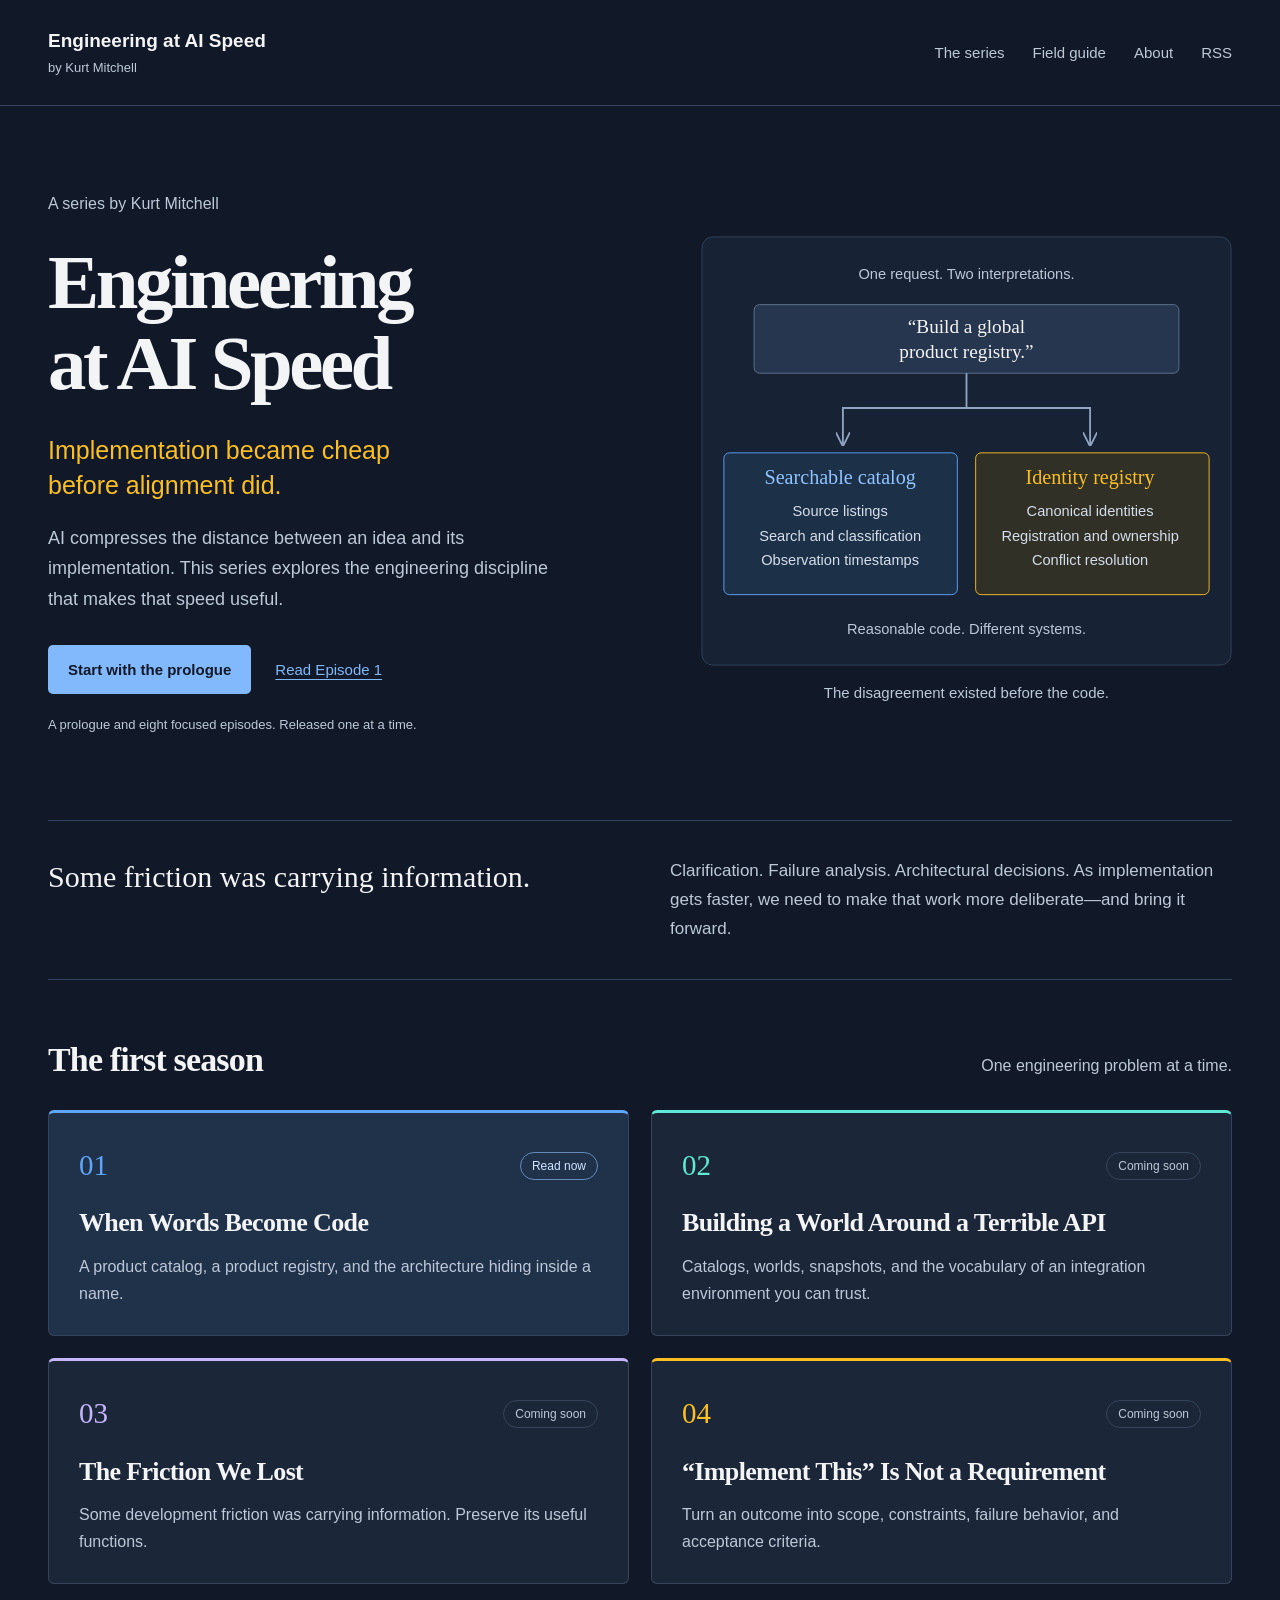
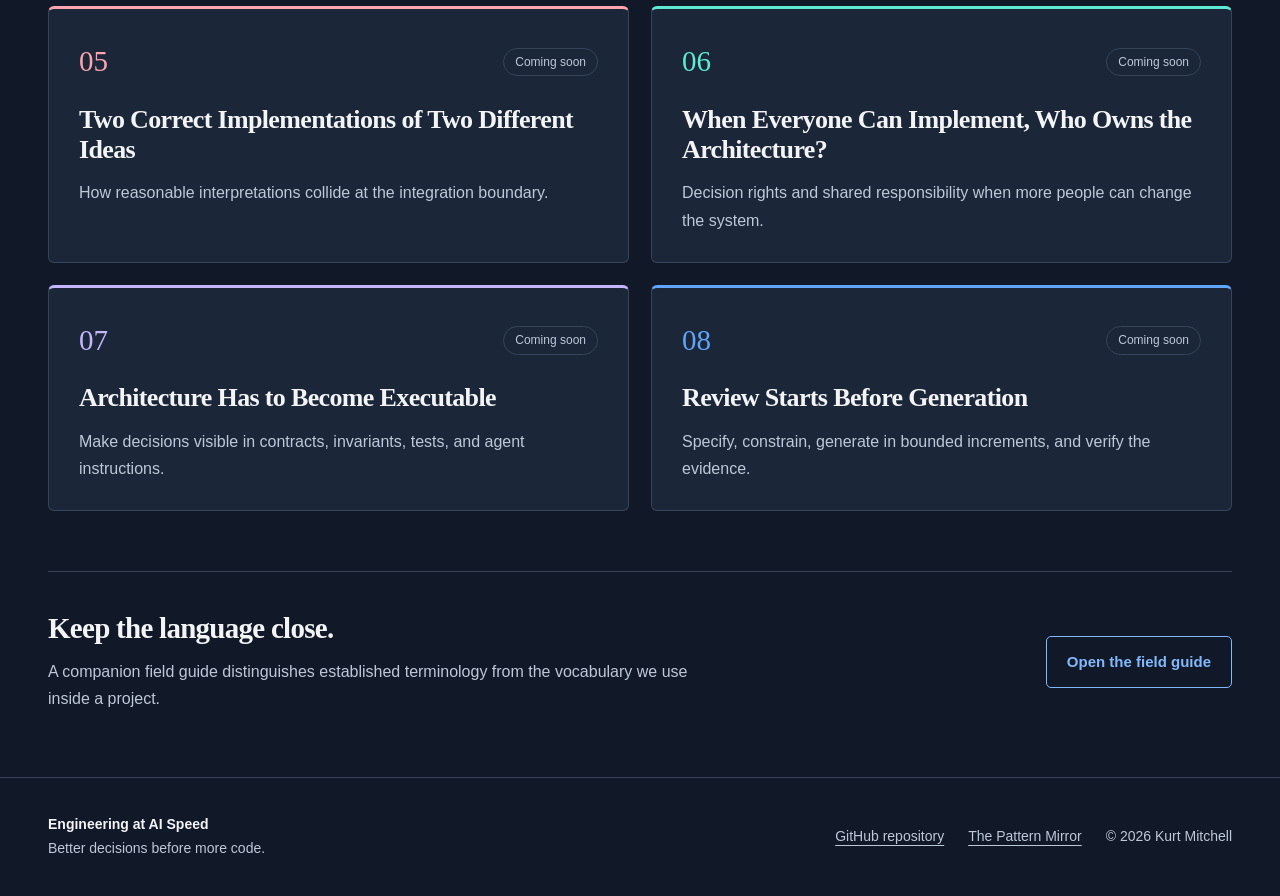
==== index.html @ 932371f6 "Launch Engineering at AI Speed with prologue and first episode" ====
<!DOCTYPE html>
<html lang="en"><head><meta charset="utf-8"><meta name="viewport" content="width=device-width, initial-scale=1">
<title>Engineering at AI Speed</title><meta name="description" content="Implementation became cheap before alignment did. A series about the engineering discipline that makes AI speed useful.">
<link rel="canonical" href="https://infinyte.github.io/Engineering-at-AI-Speed/index.html"><meta property="og:title" content="Engineering at AI Speed">
<meta property="og:description" content="Implementation became cheap before alignment did. A series about the engineering discipline that makes AI speed useful."><meta property="og:type" content="website">
<meta property="og:url" content="https://infinyte.github.io/Engineering-at-AI-Speed/index.html"><meta property="og:image" content="https://infinyte.github.io/Engineering-at-AI-Speed/assets/social-cover.png"><meta property="og:image:width" content="1200"><meta property="og:image:height" content="630">
<meta name="twitter:card" content="summary_large_image"><meta property="og:image:alt" content="Engineering at AI Speed. Implementation became cheap before alignment did.">
<meta name="theme-color" content="#111827"><link rel="icon" href="assets/favicon.svg" type="image/svg+xml">
<link rel="alternate" type="application/rss+xml" title="Engineering at AI Speed" href="feed.xml"><link rel="stylesheet" href="assets/style.css">
</head><body style="--episode-accent:#60a5fa"><a class="skip" href="#main">Skip to content</a>
<header class="site-header"><a class="brand" href="index.html">Engineering at AI Speed<span>by Kurt Mitchell</span></a>
<nav aria-label="Main navigation"><a href="index.html#episodes">The series</a><a href="reference.html">Field guide</a><a href="about.html">About</a><a href="feed.xml">RSS</a></nav></header>
<main id="main"><section class="hero"><div class="hero-copy"><p class="series-note">A series by Kurt Mitchell</p><h1>Engineering<br>at AI Speed</h1><p class="hero-thesis">Implementation became cheap<br>before alignment did.</p><p class="hero-description">AI compresses the distance between an idea and its implementation. This series explores the engineering discipline that makes that speed useful.</p><div class="hero-actions"><a class="button" href="ep0.html">Start with the prologue</a><a class="text-link" href="ep1.html">Read Episode 1</a></div><p class="release-note">A prologue and eight focused episodes. Released one at a time.</p></div><figure class="hero-figure"><img src="assets/interpretation.svg" alt="One ambiguous request branches into two internally reasonable implementations: a searchable catalog and an authoritative registry."><figcaption>The disagreement existed before the code.</figcaption></figure></section>
<section class="premise"><p>Some friction was carrying information.</p><div>Clarification. Failure analysis. Architectural decisions. As implementation gets faster, we need to make that work more deliberate—and bring it forward.</div></section>
<section id="episodes" class="episodes"><div class="section-heading"><h2>The first season</h2><p>One engineering problem at a time.</p></div><div class="episode-grid"><article class="episode-card available" style="--card-accent:#60a5fa"><div class="card-top"><span class="episode-number">01</span><span class="status">Read now</span></div><h3><a href="ep1.html">When Words Become Code</a></h3><p>A product catalog, a product registry, and the architecture hiding inside a name.</p></article><article class="episode-card upcoming" style="--card-accent:#5eead4"><div class="card-top"><span class="episode-number">02</span><span class="status">Coming soon</span></div><h3>Building a World Around a Terrible API</h3><p>Catalogs, worlds, snapshots, and the vocabulary of an integration environment you can trust.</p></article><article class="episode-card upcoming" style="--card-accent:#c4b5fd"><div class="card-top"><span class="episode-number">03</span><span class="status">Coming soon</span></div><h3>The Friction We Lost</h3><p>Some development friction was carrying information. Preserve its useful functions.</p></article><article class="episode-card upcoming" style="--card-accent:#fbbf24"><div class="card-top"><span class="episode-number">04</span><span class="status">Coming soon</span></div><h3>“Implement This” Is Not a Requirement</h3><p>Turn an outcome into scope, constraints, failure behavior, and acceptance criteria.</p></article><article class="episode-card upcoming" style="--card-accent:#fda4af"><div class="card-top"><span class="episode-number">05</span><span class="status">Coming soon</span></div><h3>Two Correct Implementations of Two Different Ideas</h3><p>How reasonable interpretations collide at the integration boundary.</p></article><article class="episode-card upcoming" style="--card-accent:#5eead4"><div class="card-top"><span class="episode-number">06</span><span class="status">Coming soon</span></div><h3>When Everyone Can Implement, Who Owns the Architecture?</h3><p>Decision rights and shared responsibility when more people can change the system.</p></article><article class="episode-card upcoming" style="--card-accent:#c4b5fd"><div class="card-top"><span class="episode-number">07</span><span class="status">Coming soon</span></div><h3>Architecture Has to Become Executable</h3><p>Make decisions visible in contracts, invariants, tests, and agent instructions.</p></article><article class="episode-card upcoming" style="--card-accent:#60a5fa"><div class="card-top"><span class="episode-number">08</span><span class="status">Coming soon</span></div><h3>Review Starts Before Generation</h3><p>Specify, constrain, generate in bounded increments, and verify the evidence.</p></article></div></section>
<section class="field-note"><div><h2>Keep the language close.</h2><p>A companion field guide distinguishes established terminology from the vocabulary we use inside a project.</p></div><a class="button secondary" href="reference.html">Open the field guide</a></section></main>
<footer class="site-footer"><p><strong>Engineering at AI Speed</strong><br>Better decisions before more code.</p><div><a href="https://github.com/infinyte/Engineering-at-AI-Speed">GitHub repository</a><a href="https://infinyte.github.io/Pattern-Mirror/">The Pattern Mirror</a><span>© 2026 Kurt Mitchell</span></div></footer>
</body></html>
---- assets/style.css ----
:root{color-scheme:dark;--base:#111827;--surface:#1b2638;--text:#f3f4f6;--muted:#bdc8d8;--border:#35445a;--blue:#82b8fc;--amber:#fbbf24;--episode-accent:#60a5fa}
*{box-sizing:border-box}html{scroll-behavior:smooth;scroll-padding-top:30px}body{margin:0;background:var(--base);color:var(--text);font-family:"Segoe UI",Arial,sans-serif;font-size:18px;line-height:1.7}a{color:var(--blue);text-underline-offset:4px}a:hover{color:#fff}a:focus-visible,summary:focus-visible,[tabindex]:focus-visible{outline:3px solid var(--amber);outline-offset:5px}img{max-width:100%;height:auto}h1,h2,h3{font-family:Georgia,"Times New Roman",serif;line-height:1.17;letter-spacing:-.025em}h1{font-size:clamp(2.6rem,5.5vw,4.7rem);margin:0 0 26px}h2{font-size:2rem;margin-top:2.4em}h3{font-size:1.4rem}p{margin:0 0 1.2em}.skip{position:absolute;left:20px;top:-100px;background:var(--amber);color:#111827;padding:10px;z-index:10}.skip:focus{top:12px}.site-header{max-width:1320px;margin:auto;padding:28px 48px;display:flex;justify-content:space-between;align-items:center;gap:25px;border-bottom:1px solid var(--border)}.brand{text-decoration:none;color:var(--text);font-weight:700;font-size:19px;line-height:1.4}.brand span{display:block;color:var(--muted);font-size:13px;font-weight:400;margin-top:4px}.site-header nav{display:flex;gap:28px;font-size:15px}.site-header nav a{text-decoration:none;color:var(--muted)}main{max-width:1224px;margin:auto}.hero{display:grid;grid-template-columns:1.12fr 1fr;gap:58px;align-items:center;padding:84px 0 68px}.series-note{color:var(--muted);font-size:16px;margin-bottom:25px}.hero h1{font-size:clamp(3.4rem,6vw,5.5rem);line-height:1.06;letter-spacing:-.045em}.hero-thesis{font-size:25px;line-height:1.4;color:var(--amber);margin:28px 0 20px}.hero-description{color:var(--muted);font-size:18px;max-width:510px}.hero-actions{display:flex;align-items:center;gap:24px;margin:30px 0 20px}.button{display:inline-block;border-radius:5px;padding:12px 20px;background:var(--blue);color:#101827;text-decoration:none;font-size:15px;font-weight:700}.button:hover{background:#bfdcff;color:#101827}.text-link{font-size:15px}.release-note{font-size:13px;color:var(--muted)}.hero-figure{margin:0}.hero-figure img{display:block;width:100%}.hero-figure figcaption{font-size:15px;color:var(--muted);text-align:center;margin-top:14px}.premise{padding:36px 0;display:grid;grid-template-columns:1fr 1fr;gap:60px;border-top:1px solid var(--border);border-bottom:1px solid var(--border)}.premise p{font:30px/1.3 Georgia,serif;margin:0}.premise div{font-size:17px;color:var(--muted)}.episodes{padding:60px 0}.section-heading{display:flex;align-items:baseline;justify-content:space-between;gap:20px;margin-bottom:30px}.section-heading h2{margin:0;font-size:34px}.section-heading p{color:var(--muted);font-size:16px;margin:0}.episode-grid{display:grid;grid-template-columns:repeat(2,minmax(0,1fr));gap:22px}.episode-card{border:1px solid var(--border);border-top:3px solid var(--card-accent);border-radius:6px;padding:28px 30px;background:var(--surface)}.episode-card.available{background:#20314a}.card-top{display:flex;justify-content:space-between;align-items:center}.episode-number{font-family:Georgia,serif;font-size:29px;color:var(--card-accent)}.status{font-size:12px;color:var(--muted);border:1px solid var(--border);border-radius:20px;padding:3px 11px}.available .status{color:#d0e6ff;border-color:#668bb9}.episode-card h3{font-size:26px;margin:18px 0 14px}.episode-card h3 a{color:var(--text);text-decoration:none}.episode-card h3 a:hover{text-decoration:underline}.episode-card p{font-size:16px;color:var(--muted);margin:0}.field-note{border-top:1px solid var(--border);padding:40px 0 65px;display:flex;align-items:center;gap:50px;justify-content:space-between}.field-note h2{font-size:29px;margin:0 0 12px}.field-note p{font-size:16px;color:var(--muted);max-width:660px;margin:0}.secondary{background:transparent;color:var(--blue);border:1px solid var(--blue);white-space:nowrap}.site-footer{max-width:1320px;margin:auto;padding:35px 48px;border-top:1px solid var(--border);display:flex;justify-content:space-between;gap:25px;color:var(--muted);font-size:14px}.site-footer p{margin:0}.site-footer strong{color:var(--text)}.site-footer div{display:flex;flex-wrap:wrap;align-items:center;gap:24px}.site-footer a{color:var(--muted)}.article-hero{max-width:950px;padding:60px 0 45px;margin-left:260px;border-bottom:1px solid var(--border)}.back{font-size:14px}.episode-label{color:var(--episode-accent);font-weight:600;margin:35px 0 18px;font-size:16px}.article-hero h1{font-size:clamp(2.5rem,4.6vw,4.2rem);max-width:880px}.dek{font-size:22px;line-height:1.5;color:var(--muted);max-width:780px}.byline{font-size:14px;color:var(--muted);margin:26px 0 0}.byline span{padding:0 8px}.article-layout{display:grid;grid-template-columns:215px minmax(0,780px);gap:45px;padding:42px 0 80px}.toc{align-self:start;position:sticky;top:30px;font-size:14px;border-left:2px solid var(--episode-accent);padding-left:18px}.toc p{color:var(--text);font-weight:600;margin-bottom:15px}.toc a{display:block;text-decoration:none;color:var(--muted);line-height:1.5;margin-bottom:14px}.toc a:hover{color:#fff}.prose{min-width:0;max-width:780px}.prose>p,.prose>ul,.prose>ol{line-height:1.85}.prose h2:first-child{margin-top:0}.prose h2{margin-bottom:24px}.prose h3{margin-top:1.7em}.prose strong{color:#fff}.prose li{margin-bottom:10px}.prose blockquote{margin:35px 0;padding:18px 26px;border-left:3px solid var(--episode-accent);background:var(--surface);font:23px/1.55 Georgia,serif}.prose blockquote p{margin:0}.prose figure{margin:35px 0}.prose figure img{display:block;width:100%}.prose figcaption{font-size:14px;color:var(--muted);margin-top:12px;line-height:1.5}.table-scroll{overflow:auto;margin:30px 0}table{border-collapse:collapse;width:100%;font-size:16px}th,td{padding:14px 16px;border:1px solid var(--border);text-align:left;vertical-align:top}th{background:#26364e;color:#fff}td{color:var(--muted)}code{font-family:Consolas,monospace;font-size:.9em;background:#233149;padding:2px 5px;border-radius:3px}pre{overflow:auto;background:#0d1420;padding:20px}pre code{padding:0;background:none}.episode-navigation{display:grid;grid-template-columns:1fr 1fr;gap:24px;border-top:1px solid var(--border);margin-top:60px;padding-top:28px}.episode-navigation a{font-family:Georgia,serif;font-size:20px;text-decoration:none;line-height:1.4}.episode-navigation span{display:block;font-family:"Segoe UI",sans-serif;font-size:12px;color:var(--muted);margin-bottom:8px}.standalone{max-width:860px;padding:65px 30px 90px}.standalone>h1{margin-bottom:45px}hr{border:0;border-top:1px solid var(--border);margin:35px 0}
@media(min-width:1400px){main{max-width:1224px}}
@media(max-width:1320px){main{margin-left:48px;margin-right:48px}.article-hero{margin-left:245px}.article-layout{grid-template-columns:200px minmax(0,780px)}}
@media(max-width:1000px){.hero{gap:30px}.hero-actions{flex-wrap:wrap;gap:15px}.article-hero{margin-left:0}.article-layout{display:block}.toc{position:static;margin-bottom:40px;columns:2}.toc p{column-span:all}.prose{max-width:none}.site-footer{display:block}.site-footer div{margin-top:20px}.standalone{margin:auto}}
@media(max-width:700px){body{font-size:17px}.site-header{padding:20px 22px;display:block}.site-header nav{gap:22px;margin-top:18px;font-size:14px;flex-wrap:wrap}main{margin:0 22px}.hero{display:block;padding:44px 0}.hero h1{font-size:clamp(2.8rem,14vw,3.6rem)}.hero-thesis{font-size:23px}.hero-figure{max-width:470px;margin:35px auto 0}.premise{grid-template-columns:1fr;gap:18px;padding:28px 0}.premise p{font-size:27px}.section-heading{display:block}.section-heading p{margin-top:12px}.episode-grid{grid-template-columns:1fr}.episode-card{padding:24px}.episodes{padding:40px 0}.field-note{display:block}.field-note .button{margin-top:24px}.site-footer{padding:28px 22px}.site-footer div{gap:15px}.article-hero{padding:36px 0}.article-hero h1{font-size:2.7rem}.dek{font-size:20px}.byline{font-size:13px}.toc{columns:1}.prose h2{font-size:1.8rem}.prose blockquote{font-size:21px;padding:17px 20px}.episode-navigation{grid-template-columns:1fr}.standalone{padding:40px 22px;margin:0}.standalone h1{font-size:2.6rem}}
@media(prefers-reduced-motion:reduce){html{scroll-behavior:auto}}
@media print{body{background:white;color:black}.site-header,.site-footer,.toc,.hero-actions,.episode-navigation{display:none}main,.article-hero,.article-layout{display:block;margin:0;padding:0}.prose,.prose strong,.dek,.byline{color:black}.prose blockquote{background:#eee}a{color:black}.prose{max-width:none}}
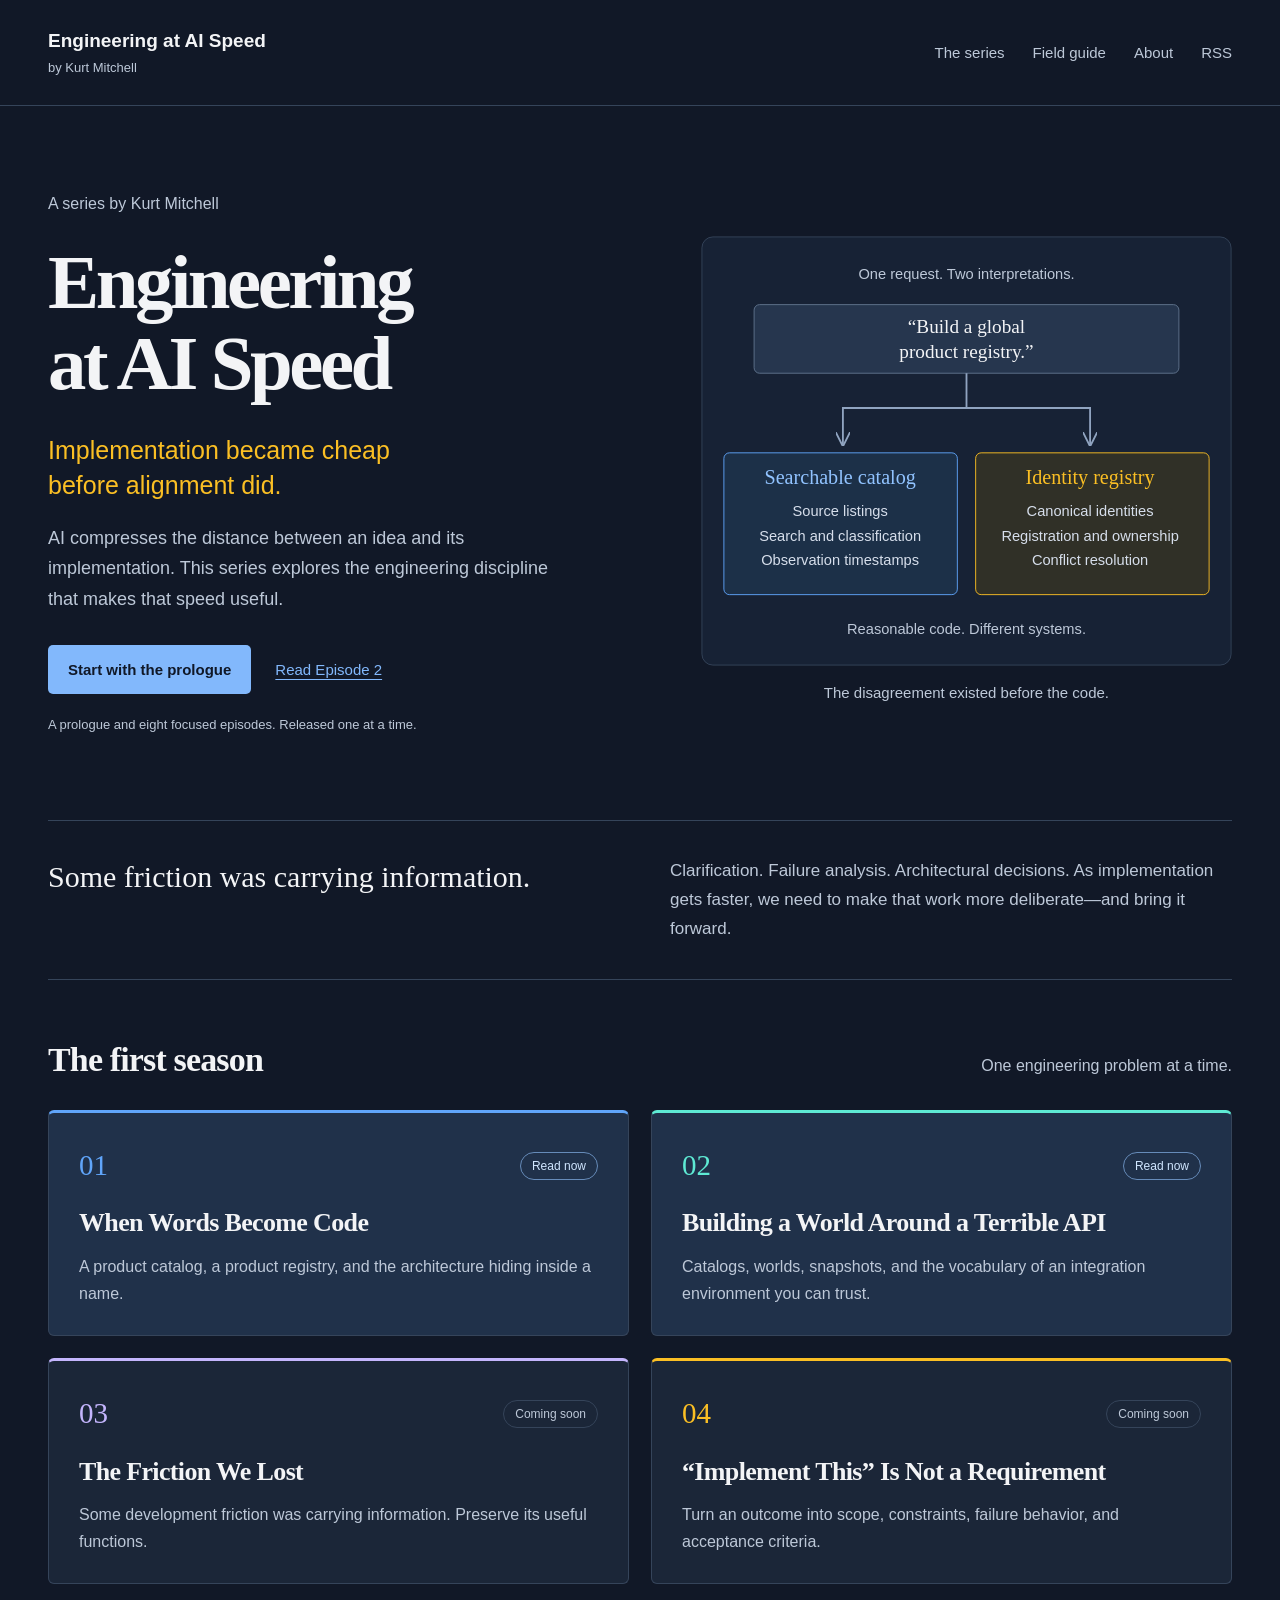
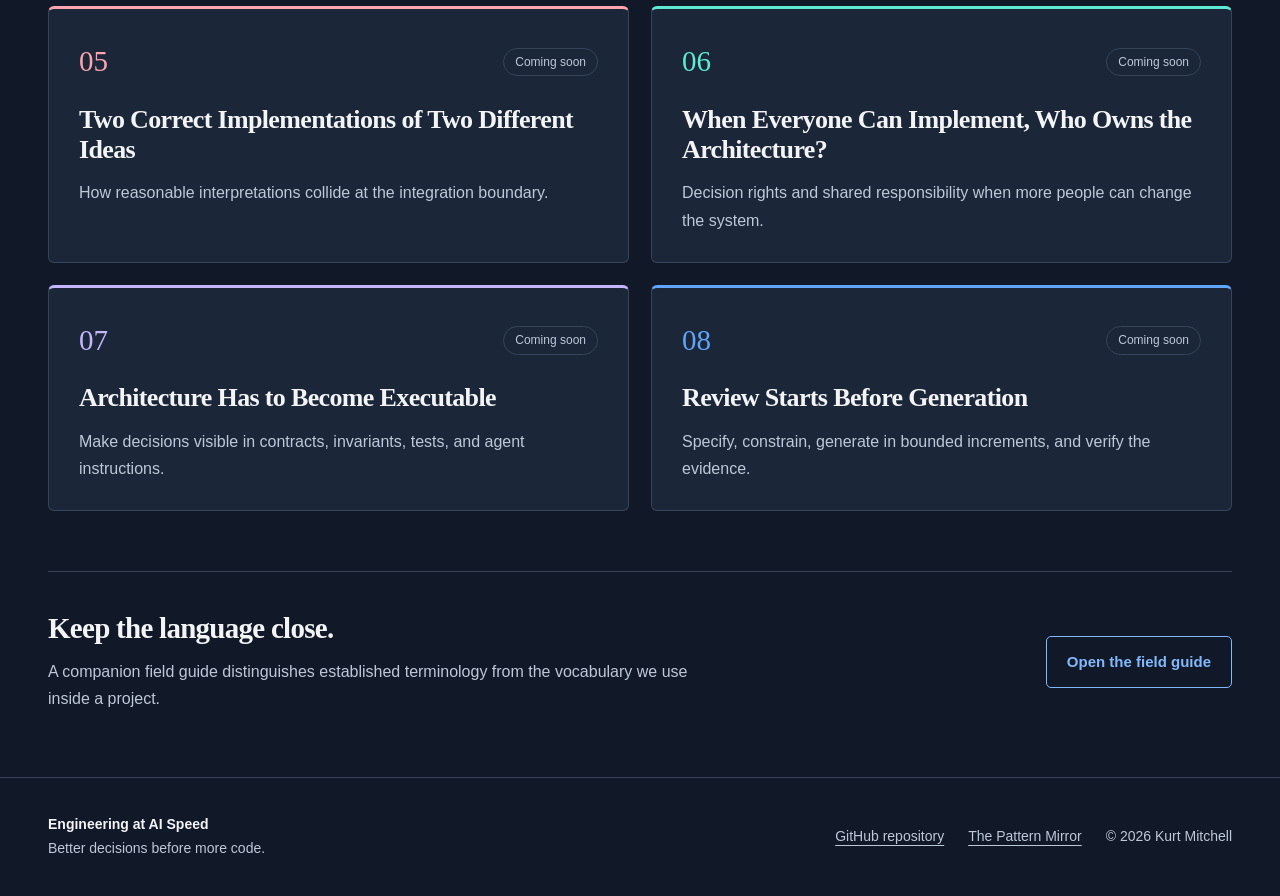
==== commit 22f2896d: "Publish Episode 2: Building a World Around a Terrible API" ====
--- a/index.html
+++ b/index.html
@@ -10,9 +10,9 @@
 </head><body style="--episode-accent:#60a5fa"><a class="skip" href="#main">Skip to content</a>
 <header class="site-header"><a class="brand" href="index.html">Engineering at AI Speed<span>by Kurt Mitchell</span></a>
 <nav aria-label="Main navigation"><a href="index.html#episodes">The series</a><a href="reference.html">Field guide</a><a href="about.html">About</a><a href="feed.xml">RSS</a></nav></header>
-<main id="main"><section class="hero"><div class="hero-copy"><p class="series-note">A series by Kurt Mitchell</p><h1>Engineering<br>at AI Speed</h1><p class="hero-thesis">Implementation became cheap<br>before alignment did.</p><p class="hero-description">AI compresses the distance between an idea and its implementation. This series explores the engineering discipline that makes that speed useful.</p><div class="hero-actions"><a class="button" href="ep0.html">Start with the prologue</a><a class="text-link" href="ep1.html">Read Episode 1</a></div><p class="release-note">A prologue and eight focused episodes. Released one at a time.</p></div><figure class="hero-figure"><img src="assets/interpretation.svg" alt="One ambiguous request branches into two internally reasonable implementations: a searchable catalog and an authoritative registry."><figcaption>The disagreement existed before the code.</figcaption></figure></section>
+<main id="main"><section class="hero"><div class="hero-copy"><p class="series-note">A series by Kurt Mitchell</p><h1>Engineering<br>at AI Speed</h1><p class="hero-thesis">Implementation became cheap<br>before alignment did.</p><p class="hero-description">AI compresses the distance between an idea and its implementation. This series explores the engineering discipline that makes that speed useful.</p><div class="hero-actions"><a class="button" href="ep0.html">Start with the prologue</a><a class="text-link" href="ep2.html">Read Episode 2</a></div><p class="release-note">A prologue and eight focused episodes. Released one at a time.</p></div><figure class="hero-figure"><img src="assets/interpretation.svg" alt="One ambiguous request branches into two internally reasonable implementations: a searchable catalog and an authoritative registry."><figcaption>The disagreement existed before the code.</figcaption></figure></section>
 <section class="premise"><p>Some friction was carrying information.</p><div>Clarification. Failure analysis. Architectural decisions. As implementation gets faster, we need to make that work more deliberate—and bring it forward.</div></section>
-<section id="episodes" class="episodes"><div class="section-heading"><h2>The first season</h2><p>One engineering problem at a time.</p></div><div class="episode-grid"><article class="episode-card available" style="--card-accent:#60a5fa"><div class="card-top"><span class="episode-number">01</span><span class="status">Read now</span></div><h3><a href="ep1.html">When Words Become Code</a></h3><p>A product catalog, a product registry, and the architecture hiding inside a name.</p></article><article class="episode-card upcoming" style="--card-accent:#5eead4"><div class="card-top"><span class="episode-number">02</span><span class="status">Coming soon</span></div><h3>Building a World Around a Terrible API</h3><p>Catalogs, worlds, snapshots, and the vocabulary of an integration environment you can trust.</p></article><article class="episode-card upcoming" style="--card-accent:#c4b5fd"><div class="card-top"><span class="episode-number">03</span><span class="status">Coming soon</span></div><h3>The Friction We Lost</h3><p>Some development friction was carrying information. Preserve its useful functions.</p></article><article class="episode-card upcoming" style="--card-accent:#fbbf24"><div class="card-top"><span class="episode-number">04</span><span class="status">Coming soon</span></div><h3>“Implement This” Is Not a Requirement</h3><p>Turn an outcome into scope, constraints, failure behavior, and acceptance criteria.</p></article><article class="episode-card upcoming" style="--card-accent:#fda4af"><div class="card-top"><span class="episode-number">05</span><span class="status">Coming soon</span></div><h3>Two Correct Implementations of Two Different Ideas</h3><p>How reasonable interpretations collide at the integration boundary.</p></article><article class="episode-card upcoming" style="--card-accent:#5eead4"><div class="card-top"><span class="episode-number">06</span><span class="status">Coming soon</span></div><h3>When Everyone Can Implement, Who Owns the Architecture?</h3><p>Decision rights and shared responsibility when more people can change the system.</p></article><article class="episode-card upcoming" style="--card-accent:#c4b5fd"><div class="card-top"><span class="episode-number">07</span><span class="status">Coming soon</span></div><h3>Architecture Has to Become Executable</h3><p>Make decisions visible in contracts, invariants, tests, and agent instructions.</p></article><article class="episode-card upcoming" style="--card-accent:#60a5fa"><div class="card-top"><span class="episode-number">08</span><span class="status">Coming soon</span></div><h3>Review Starts Before Generation</h3><p>Specify, constrain, generate in bounded increments, and verify the evidence.</p></article></div></section>
+<section id="episodes" class="episodes"><div class="section-heading"><h2>The first season</h2><p>One engineering problem at a time.</p></div><div class="episode-grid"><article class="episode-card available" style="--card-accent:#60a5fa"><div class="card-top"><span class="episode-number">01</span><span class="status">Read now</span></div><h3><a href="ep1.html">When Words Become Code</a></h3><p>A product catalog, a product registry, and the architecture hiding inside a name.</p></article><article class="episode-card available" style="--card-accent:#5eead4"><div class="card-top"><span class="episode-number">02</span><span class="status">Read now</span></div><h3><a href="ep2.html">Building a World Around a Terrible API</a></h3><p>Catalogs, worlds, snapshots, and the vocabulary of an integration environment you can trust.</p></article><article class="episode-card upcoming" style="--card-accent:#c4b5fd"><div class="card-top"><span class="episode-number">03</span><span class="status">Coming soon</span></div><h3>The Friction We Lost</h3><p>Some development friction was carrying information. Preserve its useful functions.</p></article><article class="episode-card upcoming" style="--card-accent:#fbbf24"><div class="card-top"><span class="episode-number">04</span><span class="status">Coming soon</span></div><h3>“Implement This” Is Not a Requirement</h3><p>Turn an outcome into scope, constraints, failure behavior, and acceptance criteria.</p></article><article class="episode-card upcoming" style="--card-accent:#fda4af"><div class="card-top"><span class="episode-number">05</span><span class="status">Coming soon</span></div><h3>Two Correct Implementations of Two Different Ideas</h3><p>How reasonable interpretations collide at the integration boundary.</p></article><article class="episode-card upcoming" style="--card-accent:#5eead4"><div class="card-top"><span class="episode-number">06</span><span class="status">Coming soon</span></div><h3>When Everyone Can Implement, Who Owns the Architecture?</h3><p>Decision rights and shared responsibility when more people can change the system.</p></article><article class="episode-card upcoming" style="--card-accent:#c4b5fd"><div class="card-top"><span class="episode-number">07</span><span class="status">Coming soon</span></div><h3>Architecture Has to Become Executable</h3><p>Make decisions visible in contracts, invariants, tests, and agent instructions.</p></article><article class="episode-card upcoming" style="--card-accent:#60a5fa"><div class="card-top"><span class="episode-number">08</span><span class="status">Coming soon</span></div><h3>Review Starts Before Generation</h3><p>Specify, constrain, generate in bounded increments, and verify the evidence.</p></article></div></section>
 <section class="field-note"><div><h2>Keep the language close.</h2><p>A companion field guide distinguishes established terminology from the vocabulary we use inside a project.</p></div><a class="button secondary" href="reference.html">Open the field guide</a></section></main>
 <footer class="site-footer"><p><strong>Engineering at AI Speed</strong><br>Better decisions before more code.</p><div><a href="https://github.com/infinyte/Engineering-at-AI-Speed">GitHub repository</a><a href="https://infinyte.github.io/Pattern-Mirror/">The Pattern Mirror</a><span>© 2026 Kurt Mitchell</span></div></footer>
 </body></html>
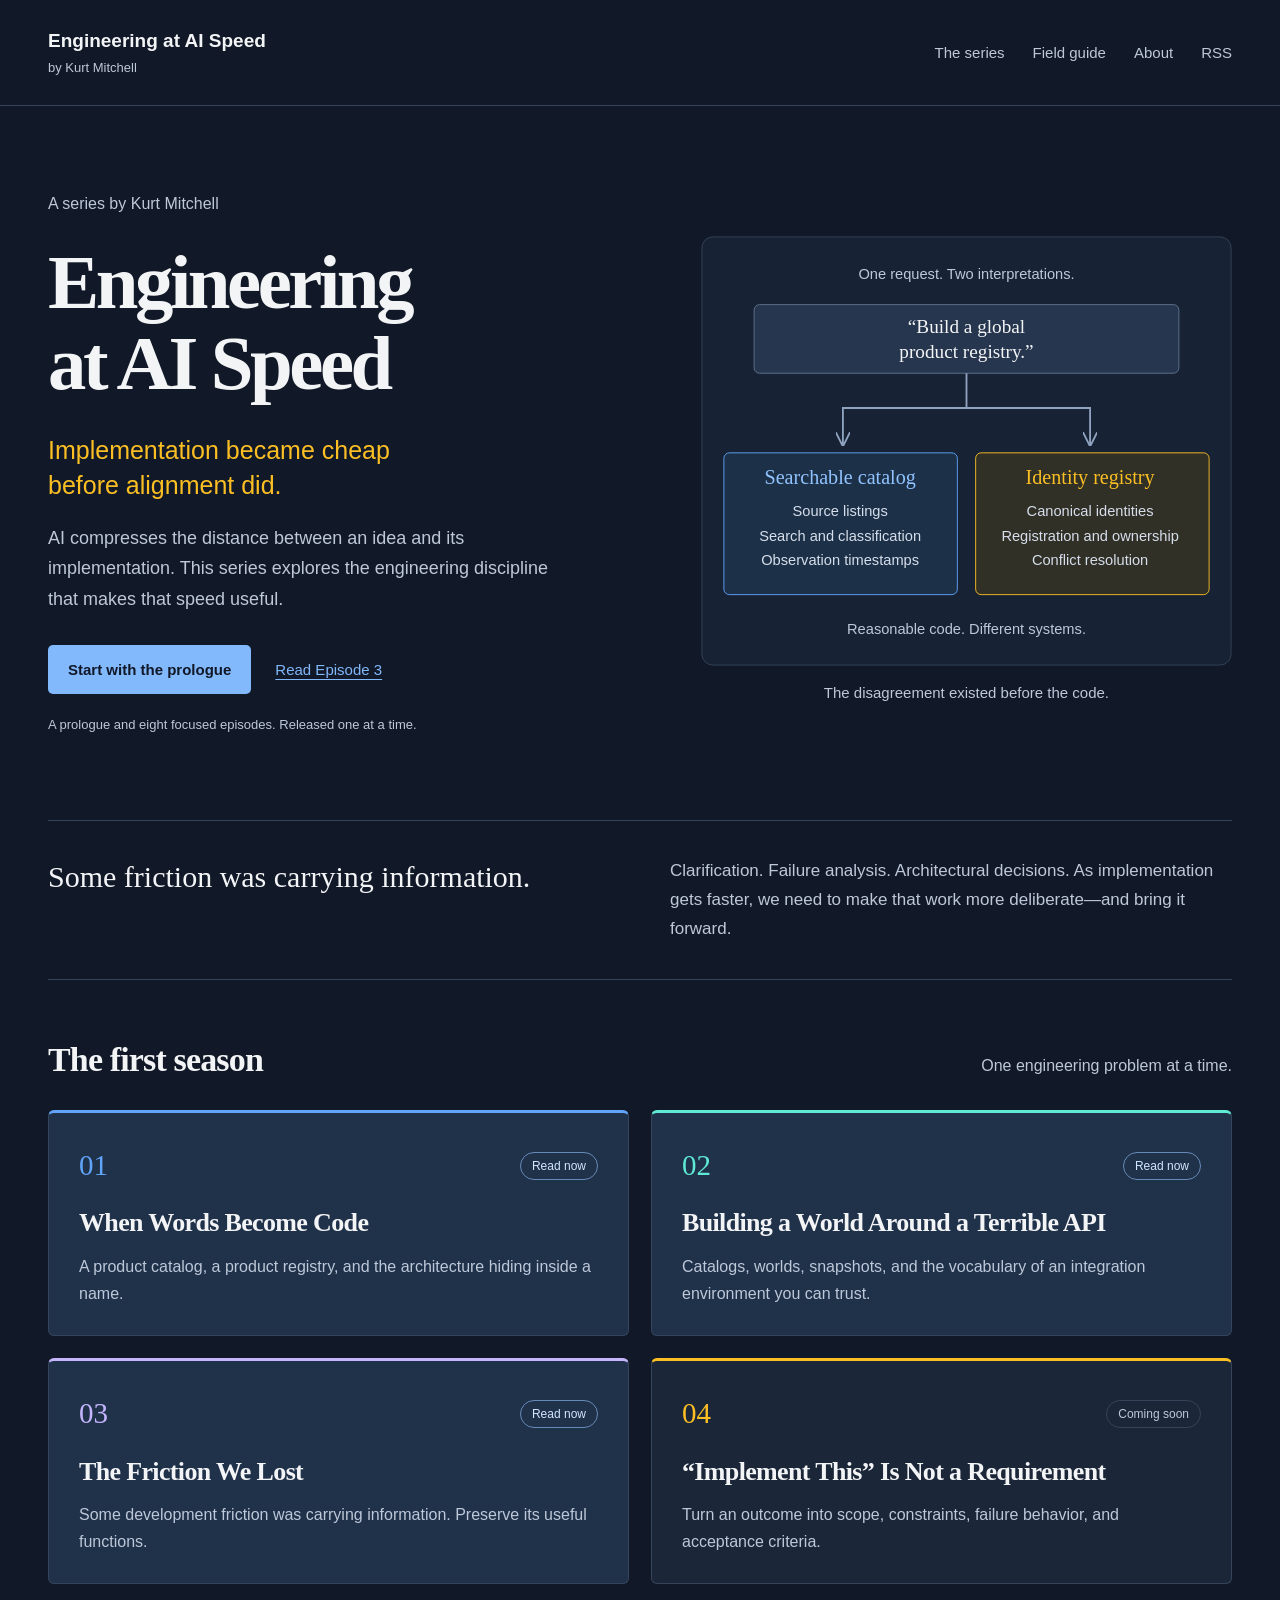
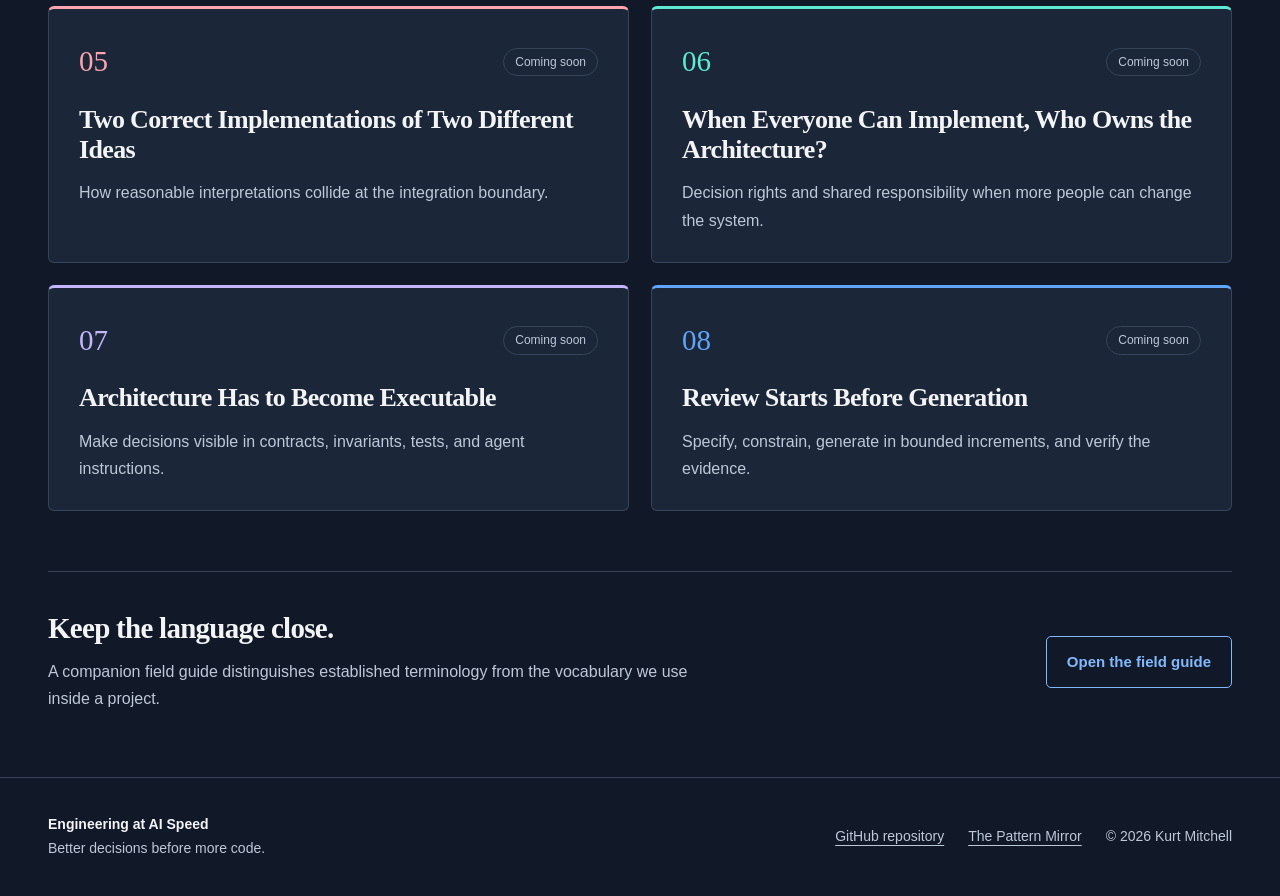
==== commit 2ddb0d39: "Publish Episode 3: The Friction We Lost" ====
--- a/index.html
+++ b/index.html
@@ -10,9 +10,9 @@
 </head><body style="--episode-accent:#60a5fa"><a class="skip" href="#main">Skip to content</a>
 <header class="site-header"><a class="brand" href="index.html">Engineering at AI Speed<span>by Kurt Mitchell</span></a>
 <nav aria-label="Main navigation"><a href="index.html#episodes">The series</a><a href="reference.html">Field guide</a><a href="about.html">About</a><a href="feed.xml">RSS</a></nav></header>
-<main id="main"><section class="hero"><div class="hero-copy"><p class="series-note">A series by Kurt Mitchell</p><h1>Engineering<br>at AI Speed</h1><p class="hero-thesis">Implementation became cheap<br>before alignment did.</p><p class="hero-description">AI compresses the distance between an idea and its implementation. This series explores the engineering discipline that makes that speed useful.</p><div class="hero-actions"><a class="button" href="ep0.html">Start with the prologue</a><a class="text-link" href="ep2.html">Read Episode 2</a></div><p class="release-note">A prologue and eight focused episodes. Released one at a time.</p></div><figure class="hero-figure"><img src="assets/interpretation.svg" alt="One ambiguous request branches into two internally reasonable implementations: a searchable catalog and an authoritative registry."><figcaption>The disagreement existed before the code.</figcaption></figure></section>
+<main id="main"><section class="hero"><div class="hero-copy"><p class="series-note">A series by Kurt Mitchell</p><h1>Engineering<br>at AI Speed</h1><p class="hero-thesis">Implementation became cheap<br>before alignment did.</p><p class="hero-description">AI compresses the distance between an idea and its implementation. This series explores the engineering discipline that makes that speed useful.</p><div class="hero-actions"><a class="button" href="ep0.html">Start with the prologue</a><a class="text-link" href="ep3.html">Read Episode 3</a></div><p class="release-note">A prologue and eight focused episodes. Released one at a time.</p></div><figure class="hero-figure"><img src="assets/interpretation.svg" alt="One ambiguous request branches into two internally reasonable implementations: a searchable catalog and an authoritative registry."><figcaption>The disagreement existed before the code.</figcaption></figure></section>
 <section class="premise"><p>Some friction was carrying information.</p><div>Clarification. Failure analysis. Architectural decisions. As implementation gets faster, we need to make that work more deliberate—and bring it forward.</div></section>
-<section id="episodes" class="episodes"><div class="section-heading"><h2>The first season</h2><p>One engineering problem at a time.</p></div><div class="episode-grid"><article class="episode-card available" style="--card-accent:#60a5fa"><div class="card-top"><span class="episode-number">01</span><span class="status">Read now</span></div><h3><a href="ep1.html">When Words Become Code</a></h3><p>A product catalog, a product registry, and the architecture hiding inside a name.</p></article><article class="episode-card available" style="--card-accent:#5eead4"><div class="card-top"><span class="episode-number">02</span><span class="status">Read now</span></div><h3><a href="ep2.html">Building a World Around a Terrible API</a></h3><p>Catalogs, worlds, snapshots, and the vocabulary of an integration environment you can trust.</p></article><article class="episode-card upcoming" style="--card-accent:#c4b5fd"><div class="card-top"><span class="episode-number">03</span><span class="status">Coming soon</span></div><h3>The Friction We Lost</h3><p>Some development friction was carrying information. Preserve its useful functions.</p></article><article class="episode-card upcoming" style="--card-accent:#fbbf24"><div class="card-top"><span class="episode-number">04</span><span class="status">Coming soon</span></div><h3>“Implement This” Is Not a Requirement</h3><p>Turn an outcome into scope, constraints, failure behavior, and acceptance criteria.</p></article><article class="episode-card upcoming" style="--card-accent:#fda4af"><div class="card-top"><span class="episode-number">05</span><span class="status">Coming soon</span></div><h3>Two Correct Implementations of Two Different Ideas</h3><p>How reasonable interpretations collide at the integration boundary.</p></article><article class="episode-card upcoming" style="--card-accent:#5eead4"><div class="card-top"><span class="episode-number">06</span><span class="status">Coming soon</span></div><h3>When Everyone Can Implement, Who Owns the Architecture?</h3><p>Decision rights and shared responsibility when more people can change the system.</p></article><article class="episode-card upcoming" style="--card-accent:#c4b5fd"><div class="card-top"><span class="episode-number">07</span><span class="status">Coming soon</span></div><h3>Architecture Has to Become Executable</h3><p>Make decisions visible in contracts, invariants, tests, and agent instructions.</p></article><article class="episode-card upcoming" style="--card-accent:#60a5fa"><div class="card-top"><span class="episode-number">08</span><span class="status">Coming soon</span></div><h3>Review Starts Before Generation</h3><p>Specify, constrain, generate in bounded increments, and verify the evidence.</p></article></div></section>
+<section id="episodes" class="episodes"><div class="section-heading"><h2>The first season</h2><p>One engineering problem at a time.</p></div><div class="episode-grid"><article class="episode-card available" style="--card-accent:#60a5fa"><div class="card-top"><span class="episode-number">01</span><span class="status">Read now</span></div><h3><a href="ep1.html">When Words Become Code</a></h3><p>A product catalog, a product registry, and the architecture hiding inside a name.</p></article><article class="episode-card available" style="--card-accent:#5eead4"><div class="card-top"><span class="episode-number">02</span><span class="status">Read now</span></div><h3><a href="ep2.html">Building a World Around a Terrible API</a></h3><p>Catalogs, worlds, snapshots, and the vocabulary of an integration environment you can trust.</p></article><article class="episode-card available" style="--card-accent:#c4b5fd"><div class="card-top"><span class="episode-number">03</span><span class="status">Read now</span></div><h3><a href="ep3.html">The Friction We Lost</a></h3><p>Some development friction was carrying information. Preserve its useful functions.</p></article><article class="episode-card upcoming" style="--card-accent:#fbbf24"><div class="card-top"><span class="episode-number">04</span><span class="status">Coming soon</span></div><h3>“Implement This” Is Not a Requirement</h3><p>Turn an outcome into scope, constraints, failure behavior, and acceptance criteria.</p></article><article class="episode-card upcoming" style="--card-accent:#fda4af"><div class="card-top"><span class="episode-number">05</span><span class="status">Coming soon</span></div><h3>Two Correct Implementations of Two Different Ideas</h3><p>How reasonable interpretations collide at the integration boundary.</p></article><article class="episode-card upcoming" style="--card-accent:#5eead4"><div class="card-top"><span class="episode-number">06</span><span class="status">Coming soon</span></div><h3>When Everyone Can Implement, Who Owns the Architecture?</h3><p>Decision rights and shared responsibility when more people can change the system.</p></article><article class="episode-card upcoming" style="--card-accent:#c4b5fd"><div class="card-top"><span class="episode-number">07</span><span class="status">Coming soon</span></div><h3>Architecture Has to Become Executable</h3><p>Make decisions visible in contracts, invariants, tests, and agent instructions.</p></article><article class="episode-card upcoming" style="--card-accent:#60a5fa"><div class="card-top"><span class="episode-number">08</span><span class="status">Coming soon</span></div><h3>Review Starts Before Generation</h3><p>Specify, constrain, generate in bounded increments, and verify the evidence.</p></article></div></section>
 <section class="field-note"><div><h2>Keep the language close.</h2><p>A companion field guide distinguishes established terminology from the vocabulary we use inside a project.</p></div><a class="button secondary" href="reference.html">Open the field guide</a></section></main>
 <footer class="site-footer"><p><strong>Engineering at AI Speed</strong><br>Better decisions before more code.</p><div><a href="https://github.com/infinyte/Engineering-at-AI-Speed">GitHub repository</a><a href="https://infinyte.github.io/Pattern-Mirror/">The Pattern Mirror</a><span>© 2026 Kurt Mitchell</span></div></footer>
 </body></html>
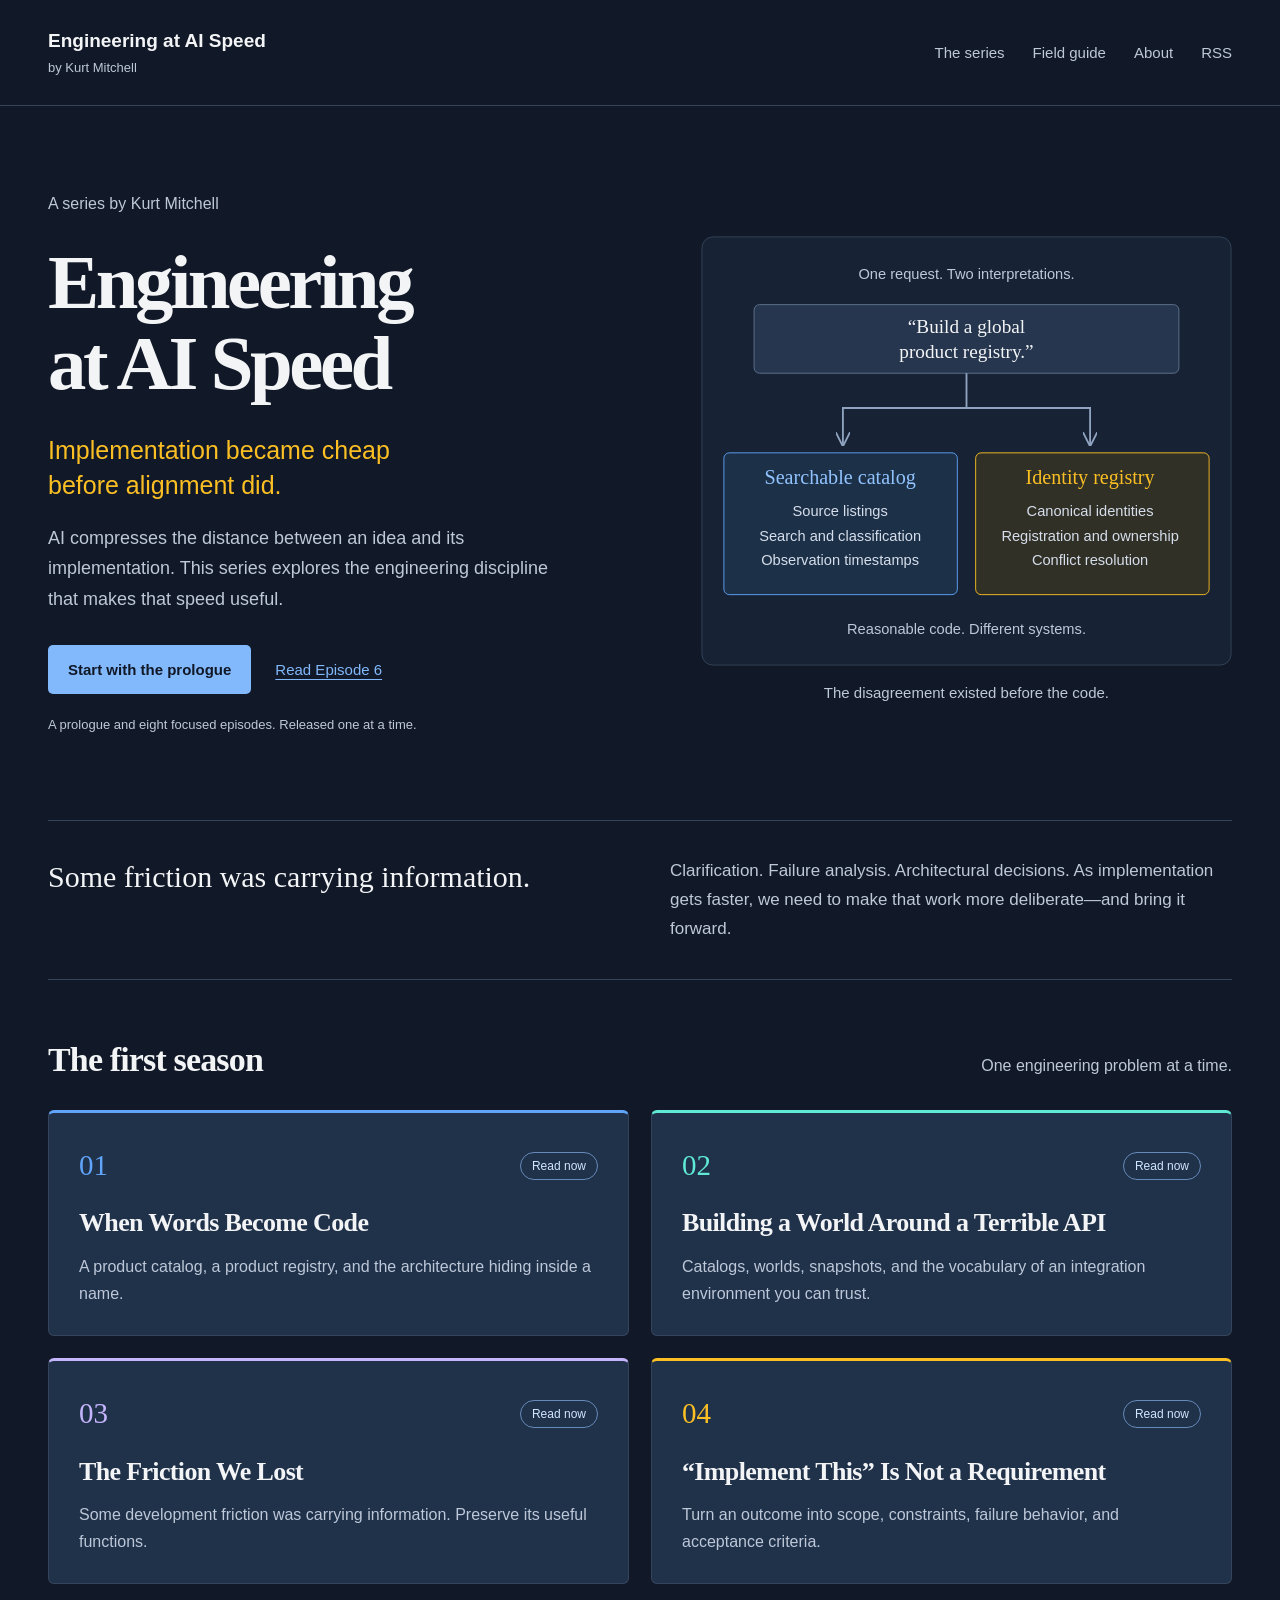
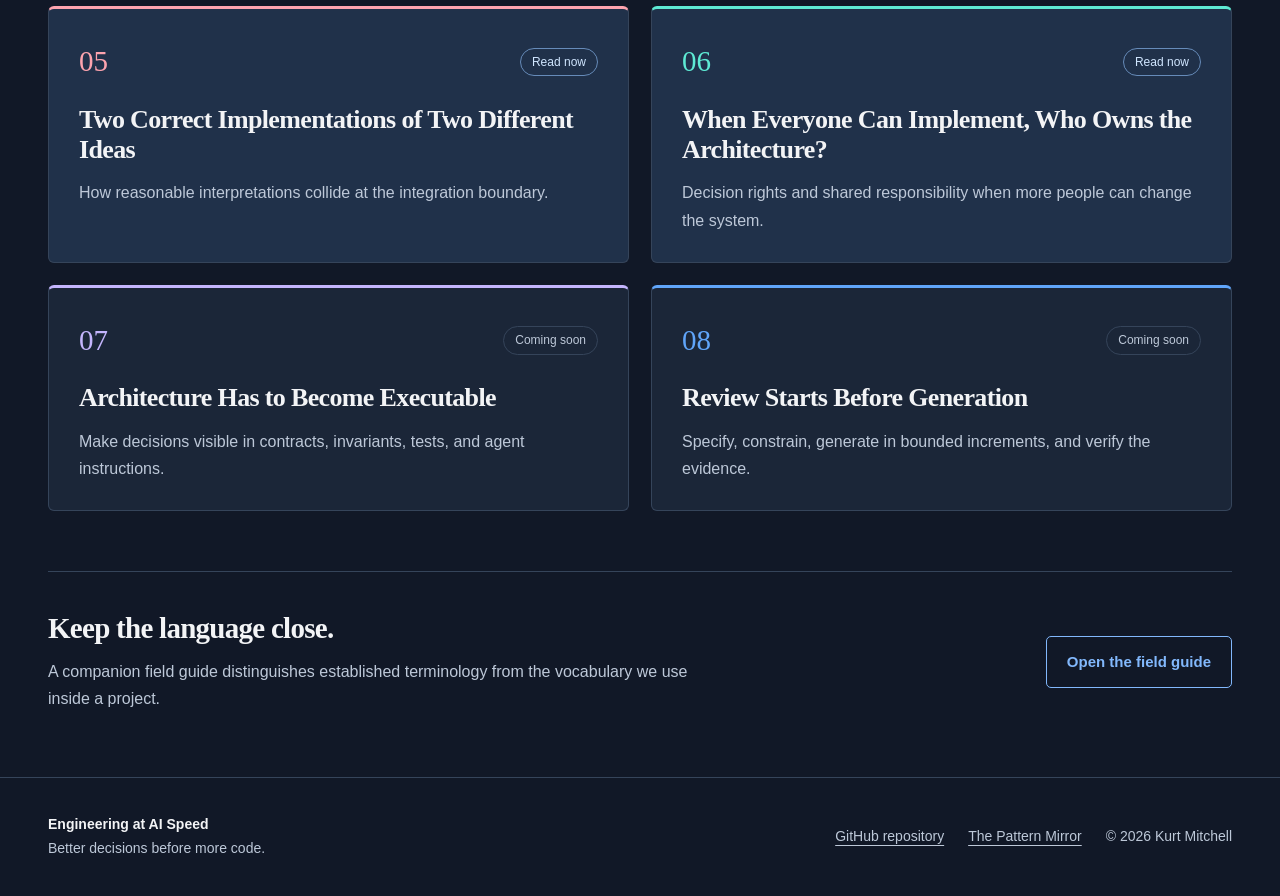
==== commit eaad939e: "Publish Episodes 4-6: requirements, integration, and ownership" ====
--- a/index.html
+++ b/index.html
@@ -10,9 +10,9 @@
 </head><body style="--episode-accent:#60a5fa"><a class="skip" href="#main">Skip to content</a>
 <header class="site-header"><a class="brand" href="index.html">Engineering at AI Speed<span>by Kurt Mitchell</span></a>
 <nav aria-label="Main navigation"><a href="index.html#episodes">The series</a><a href="reference.html">Field guide</a><a href="about.html">About</a><a href="feed.xml">RSS</a></nav></header>
-<main id="main"><section class="hero"><div class="hero-copy"><p class="series-note">A series by Kurt Mitchell</p><h1>Engineering<br>at AI Speed</h1><p class="hero-thesis">Implementation became cheap<br>before alignment did.</p><p class="hero-description">AI compresses the distance between an idea and its implementation. This series explores the engineering discipline that makes that speed useful.</p><div class="hero-actions"><a class="button" href="ep0.html">Start with the prologue</a><a class="text-link" href="ep3.html">Read Episode 3</a></div><p class="release-note">A prologue and eight focused episodes. Released one at a time.</p></div><figure class="hero-figure"><img src="assets/interpretation.svg" alt="One ambiguous request branches into two internally reasonable implementations: a searchable catalog and an authoritative registry."><figcaption>The disagreement existed before the code.</figcaption></figure></section>
+<main id="main"><section class="hero"><div class="hero-copy"><p class="series-note">A series by Kurt Mitchell</p><h1>Engineering<br>at AI Speed</h1><p class="hero-thesis">Implementation became cheap<br>before alignment did.</p><p class="hero-description">AI compresses the distance between an idea and its implementation. This series explores the engineering discipline that makes that speed useful.</p><div class="hero-actions"><a class="button" href="ep0.html">Start with the prologue</a><a class="text-link" href="ep6.html">Read Episode 6</a></div><p class="release-note">A prologue and eight focused episodes. Released one at a time.</p></div><figure class="hero-figure"><img src="assets/interpretation.svg" alt="One ambiguous request branches into two internally reasonable implementations: a searchable catalog and an authoritative registry."><figcaption>The disagreement existed before the code.</figcaption></figure></section>
 <section class="premise"><p>Some friction was carrying information.</p><div>Clarification. Failure analysis. Architectural decisions. As implementation gets faster, we need to make that work more deliberate—and bring it forward.</div></section>
-<section id="episodes" class="episodes"><div class="section-heading"><h2>The first season</h2><p>One engineering problem at a time.</p></div><div class="episode-grid"><article class="episode-card available" style="--card-accent:#60a5fa"><div class="card-top"><span class="episode-number">01</span><span class="status">Read now</span></div><h3><a href="ep1.html">When Words Become Code</a></h3><p>A product catalog, a product registry, and the architecture hiding inside a name.</p></article><article class="episode-card available" style="--card-accent:#5eead4"><div class="card-top"><span class="episode-number">02</span><span class="status">Read now</span></div><h3><a href="ep2.html">Building a World Around a Terrible API</a></h3><p>Catalogs, worlds, snapshots, and the vocabulary of an integration environment you can trust.</p></article><article class="episode-card available" style="--card-accent:#c4b5fd"><div class="card-top"><span class="episode-number">03</span><span class="status">Read now</span></div><h3><a href="ep3.html">The Friction We Lost</a></h3><p>Some development friction was carrying information. Preserve its useful functions.</p></article><article class="episode-card upcoming" style="--card-accent:#fbbf24"><div class="card-top"><span class="episode-number">04</span><span class="status">Coming soon</span></div><h3>“Implement This” Is Not a Requirement</h3><p>Turn an outcome into scope, constraints, failure behavior, and acceptance criteria.</p></article><article class="episode-card upcoming" style="--card-accent:#fda4af"><div class="card-top"><span class="episode-number">05</span><span class="status">Coming soon</span></div><h3>Two Correct Implementations of Two Different Ideas</h3><p>How reasonable interpretations collide at the integration boundary.</p></article><article class="episode-card upcoming" style="--card-accent:#5eead4"><div class="card-top"><span class="episode-number">06</span><span class="status">Coming soon</span></div><h3>When Everyone Can Implement, Who Owns the Architecture?</h3><p>Decision rights and shared responsibility when more people can change the system.</p></article><article class="episode-card upcoming" style="--card-accent:#c4b5fd"><div class="card-top"><span class="episode-number">07</span><span class="status">Coming soon</span></div><h3>Architecture Has to Become Executable</h3><p>Make decisions visible in contracts, invariants, tests, and agent instructions.</p></article><article class="episode-card upcoming" style="--card-accent:#60a5fa"><div class="card-top"><span class="episode-number">08</span><span class="status">Coming soon</span></div><h3>Review Starts Before Generation</h3><p>Specify, constrain, generate in bounded increments, and verify the evidence.</p></article></div></section>
+<section id="episodes" class="episodes"><div class="section-heading"><h2>The first season</h2><p>One engineering problem at a time.</p></div><div class="episode-grid"><article class="episode-card available" style="--card-accent:#60a5fa"><div class="card-top"><span class="episode-number">01</span><span class="status">Read now</span></div><h3><a href="ep1.html">When Words Become Code</a></h3><p>A product catalog, a product registry, and the architecture hiding inside a name.</p></article><article class="episode-card available" style="--card-accent:#5eead4"><div class="card-top"><span class="episode-number">02</span><span class="status">Read now</span></div><h3><a href="ep2.html">Building a World Around a Terrible API</a></h3><p>Catalogs, worlds, snapshots, and the vocabulary of an integration environment you can trust.</p></article><article class="episode-card available" style="--card-accent:#c4b5fd"><div class="card-top"><span class="episode-number">03</span><span class="status">Read now</span></div><h3><a href="ep3.html">The Friction We Lost</a></h3><p>Some development friction was carrying information. Preserve its useful functions.</p></article><article class="episode-card available" style="--card-accent:#fbbf24"><div class="card-top"><span class="episode-number">04</span><span class="status">Read now</span></div><h3><a href="ep4.html">“Implement This” Is Not a Requirement</a></h3><p>Turn an outcome into scope, constraints, failure behavior, and acceptance criteria.</p></article><article class="episode-card available" style="--card-accent:#fda4af"><div class="card-top"><span class="episode-number">05</span><span class="status">Read now</span></div><h3><a href="ep5.html">Two Correct Implementations of Two Different Ideas</a></h3><p>How reasonable interpretations collide at the integration boundary.</p></article><article class="episode-card available" style="--card-accent:#5eead4"><div class="card-top"><span class="episode-number">06</span><span class="status">Read now</span></div><h3><a href="ep6.html">When Everyone Can Implement, Who Owns the Architecture?</a></h3><p>Decision rights and shared responsibility when more people can change the system.</p></article><article class="episode-card upcoming" style="--card-accent:#c4b5fd"><div class="card-top"><span class="episode-number">07</span><span class="status">Coming soon</span></div><h3>Architecture Has to Become Executable</h3><p>Make decisions visible in contracts, invariants, tests, and agent instructions.</p></article><article class="episode-card upcoming" style="--card-accent:#60a5fa"><div class="card-top"><span class="episode-number">08</span><span class="status">Coming soon</span></div><h3>Review Starts Before Generation</h3><p>Specify, constrain, generate in bounded increments, and verify the evidence.</p></article></div></section>
 <section class="field-note"><div><h2>Keep the language close.</h2><p>A companion field guide distinguishes established terminology from the vocabulary we use inside a project.</p></div><a class="button secondary" href="reference.html">Open the field guide</a></section></main>
 <footer class="site-footer"><p><strong>Engineering at AI Speed</strong><br>Better decisions before more code.</p><div><a href="https://github.com/infinyte/Engineering-at-AI-Speed">GitHub repository</a><a href="https://infinyte.github.io/Pattern-Mirror/">The Pattern Mirror</a><span>© 2026 Kurt Mitchell</span></div></footer>
 </body></html>
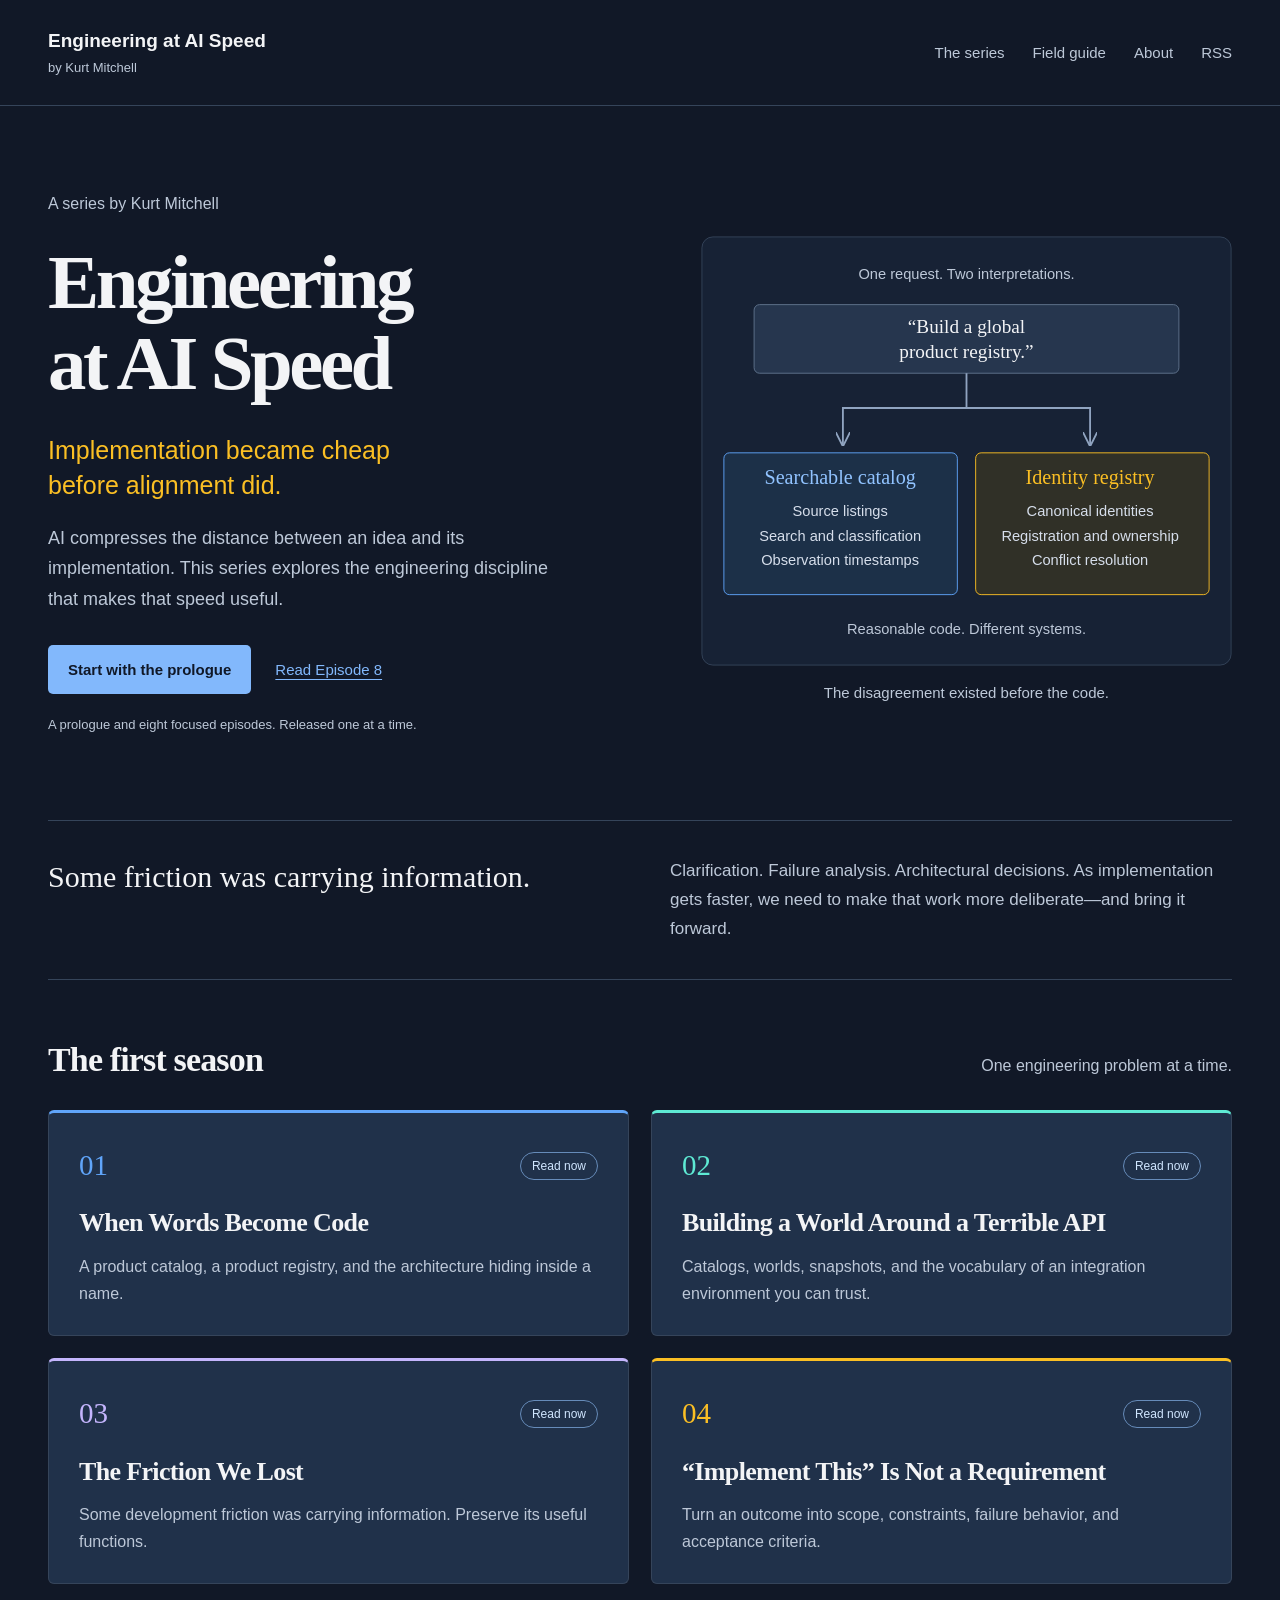
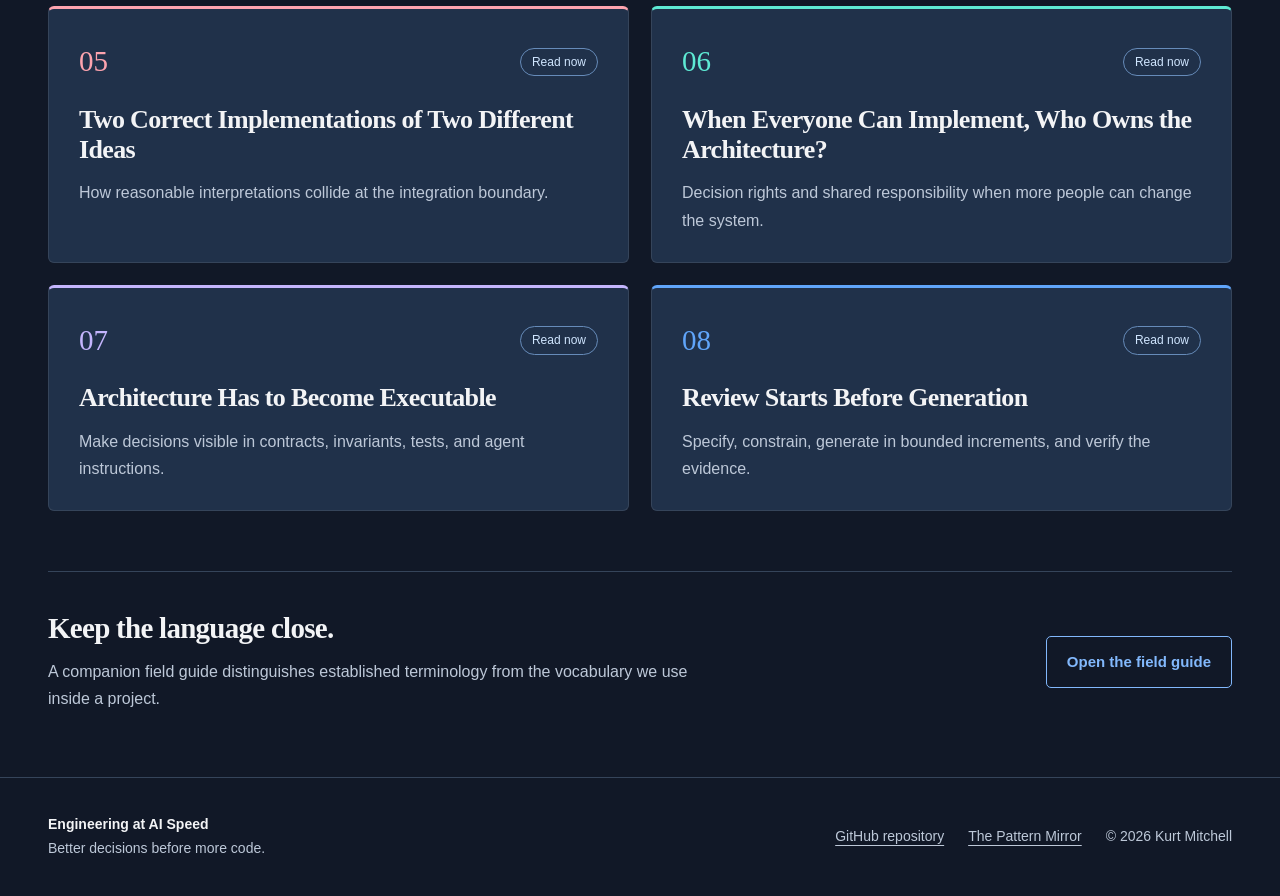
==== commit e1697c48: "Complete season one with Episodes 7-8 and expanded field guide" ====
--- a/index.html
+++ b/index.html
@@ -10,9 +10,9 @@
 </head><body style="--episode-accent:#60a5fa"><a class="skip" href="#main">Skip to content</a>
 <header class="site-header"><a class="brand" href="index.html">Engineering at AI Speed<span>by Kurt Mitchell</span></a>
 <nav aria-label="Main navigation"><a href="index.html#episodes">The series</a><a href="reference.html">Field guide</a><a href="about.html">About</a><a href="feed.xml">RSS</a></nav></header>
-<main id="main"><section class="hero"><div class="hero-copy"><p class="series-note">A series by Kurt Mitchell</p><h1>Engineering<br>at AI Speed</h1><p class="hero-thesis">Implementation became cheap<br>before alignment did.</p><p class="hero-description">AI compresses the distance between an idea and its implementation. This series explores the engineering discipline that makes that speed useful.</p><div class="hero-actions"><a class="button" href="ep0.html">Start with the prologue</a><a class="text-link" href="ep6.html">Read Episode 6</a></div><p class="release-note">A prologue and eight focused episodes. Released one at a time.</p></div><figure class="hero-figure"><img src="assets/interpretation.svg" alt="One ambiguous request branches into two internally reasonable implementations: a searchable catalog and an authoritative registry."><figcaption>The disagreement existed before the code.</figcaption></figure></section>
+<main id="main"><section class="hero"><div class="hero-copy"><p class="series-note">A series by Kurt Mitchell</p><h1>Engineering<br>at AI Speed</h1><p class="hero-thesis">Implementation became cheap<br>before alignment did.</p><p class="hero-description">AI compresses the distance between an idea and its implementation. This series explores the engineering discipline that makes that speed useful.</p><div class="hero-actions"><a class="button" href="ep0.html">Start with the prologue</a><a class="text-link" href="ep8.html">Read Episode 8</a></div><p class="release-note">A prologue and eight focused episodes. Released one at a time.</p></div><figure class="hero-figure"><img src="assets/interpretation.svg" alt="One ambiguous request branches into two internally reasonable implementations: a searchable catalog and an authoritative registry."><figcaption>The disagreement existed before the code.</figcaption></figure></section>
 <section class="premise"><p>Some friction was carrying information.</p><div>Clarification. Failure analysis. Architectural decisions. As implementation gets faster, we need to make that work more deliberate—and bring it forward.</div></section>
-<section id="episodes" class="episodes"><div class="section-heading"><h2>The first season</h2><p>One engineering problem at a time.</p></div><div class="episode-grid"><article class="episode-card available" style="--card-accent:#60a5fa"><div class="card-top"><span class="episode-number">01</span><span class="status">Read now</span></div><h3><a href="ep1.html">When Words Become Code</a></h3><p>A product catalog, a product registry, and the architecture hiding inside a name.</p></article><article class="episode-card available" style="--card-accent:#5eead4"><div class="card-top"><span class="episode-number">02</span><span class="status">Read now</span></div><h3><a href="ep2.html">Building a World Around a Terrible API</a></h3><p>Catalogs, worlds, snapshots, and the vocabulary of an integration environment you can trust.</p></article><article class="episode-card available" style="--card-accent:#c4b5fd"><div class="card-top"><span class="episode-number">03</span><span class="status">Read now</span></div><h3><a href="ep3.html">The Friction We Lost</a></h3><p>Some development friction was carrying information. Preserve its useful functions.</p></article><article class="episode-card available" style="--card-accent:#fbbf24"><div class="card-top"><span class="episode-number">04</span><span class="status">Read now</span></div><h3><a href="ep4.html">“Implement This” Is Not a Requirement</a></h3><p>Turn an outcome into scope, constraints, failure behavior, and acceptance criteria.</p></article><article class="episode-card available" style="--card-accent:#fda4af"><div class="card-top"><span class="episode-number">05</span><span class="status">Read now</span></div><h3><a href="ep5.html">Two Correct Implementations of Two Different Ideas</a></h3><p>How reasonable interpretations collide at the integration boundary.</p></article><article class="episode-card available" style="--card-accent:#5eead4"><div class="card-top"><span class="episode-number">06</span><span class="status">Read now</span></div><h3><a href="ep6.html">When Everyone Can Implement, Who Owns the Architecture?</a></h3><p>Decision rights and shared responsibility when more people can change the system.</p></article><article class="episode-card upcoming" style="--card-accent:#c4b5fd"><div class="card-top"><span class="episode-number">07</span><span class="status">Coming soon</span></div><h3>Architecture Has to Become Executable</h3><p>Make decisions visible in contracts, invariants, tests, and agent instructions.</p></article><article class="episode-card upcoming" style="--card-accent:#60a5fa"><div class="card-top"><span class="episode-number">08</span><span class="status">Coming soon</span></div><h3>Review Starts Before Generation</h3><p>Specify, constrain, generate in bounded increments, and verify the evidence.</p></article></div></section>
+<section id="episodes" class="episodes"><div class="section-heading"><h2>The first season</h2><p>One engineering problem at a time.</p></div><div class="episode-grid"><article class="episode-card available" style="--card-accent:#60a5fa"><div class="card-top"><span class="episode-number">01</span><span class="status">Read now</span></div><h3><a href="ep1.html">When Words Become Code</a></h3><p>A product catalog, a product registry, and the architecture hiding inside a name.</p></article><article class="episode-card available" style="--card-accent:#5eead4"><div class="card-top"><span class="episode-number">02</span><span class="status">Read now</span></div><h3><a href="ep2.html">Building a World Around a Terrible API</a></h3><p>Catalogs, worlds, snapshots, and the vocabulary of an integration environment you can trust.</p></article><article class="episode-card available" style="--card-accent:#c4b5fd"><div class="card-top"><span class="episode-number">03</span><span class="status">Read now</span></div><h3><a href="ep3.html">The Friction We Lost</a></h3><p>Some development friction was carrying information. Preserve its useful functions.</p></article><article class="episode-card available" style="--card-accent:#fbbf24"><div class="card-top"><span class="episode-number">04</span><span class="status">Read now</span></div><h3><a href="ep4.html">“Implement This” Is Not a Requirement</a></h3><p>Turn an outcome into scope, constraints, failure behavior, and acceptance criteria.</p></article><article class="episode-card available" style="--card-accent:#fda4af"><div class="card-top"><span class="episode-number">05</span><span class="status">Read now</span></div><h3><a href="ep5.html">Two Correct Implementations of Two Different Ideas</a></h3><p>How reasonable interpretations collide at the integration boundary.</p></article><article class="episode-card available" style="--card-accent:#5eead4"><div class="card-top"><span class="episode-number">06</span><span class="status">Read now</span></div><h3><a href="ep6.html">When Everyone Can Implement, Who Owns the Architecture?</a></h3><p>Decision rights and shared responsibility when more people can change the system.</p></article><article class="episode-card available" style="--card-accent:#c4b5fd"><div class="card-top"><span class="episode-number">07</span><span class="status">Read now</span></div><h3><a href="ep7.html">Architecture Has to Become Executable</a></h3><p>Make decisions visible in contracts, invariants, tests, and agent instructions.</p></article><article class="episode-card available" style="--card-accent:#60a5fa"><div class="card-top"><span class="episode-number">08</span><span class="status">Read now</span></div><h3><a href="ep8.html">Review Starts Before Generation</a></h3><p>Specify, constrain, generate in bounded increments, and verify the evidence.</p></article></div></section>
 <section class="field-note"><div><h2>Keep the language close.</h2><p>A companion field guide distinguishes established terminology from the vocabulary we use inside a project.</p></div><a class="button secondary" href="reference.html">Open the field guide</a></section></main>
 <footer class="site-footer"><p><strong>Engineering at AI Speed</strong><br>Better decisions before more code.</p><div><a href="https://github.com/infinyte/Engineering-at-AI-Speed">GitHub repository</a><a href="https://infinyte.github.io/Pattern-Mirror/">The Pattern Mirror</a><span>© 2026 Kurt Mitchell</span></div></footer>
 </body></html>
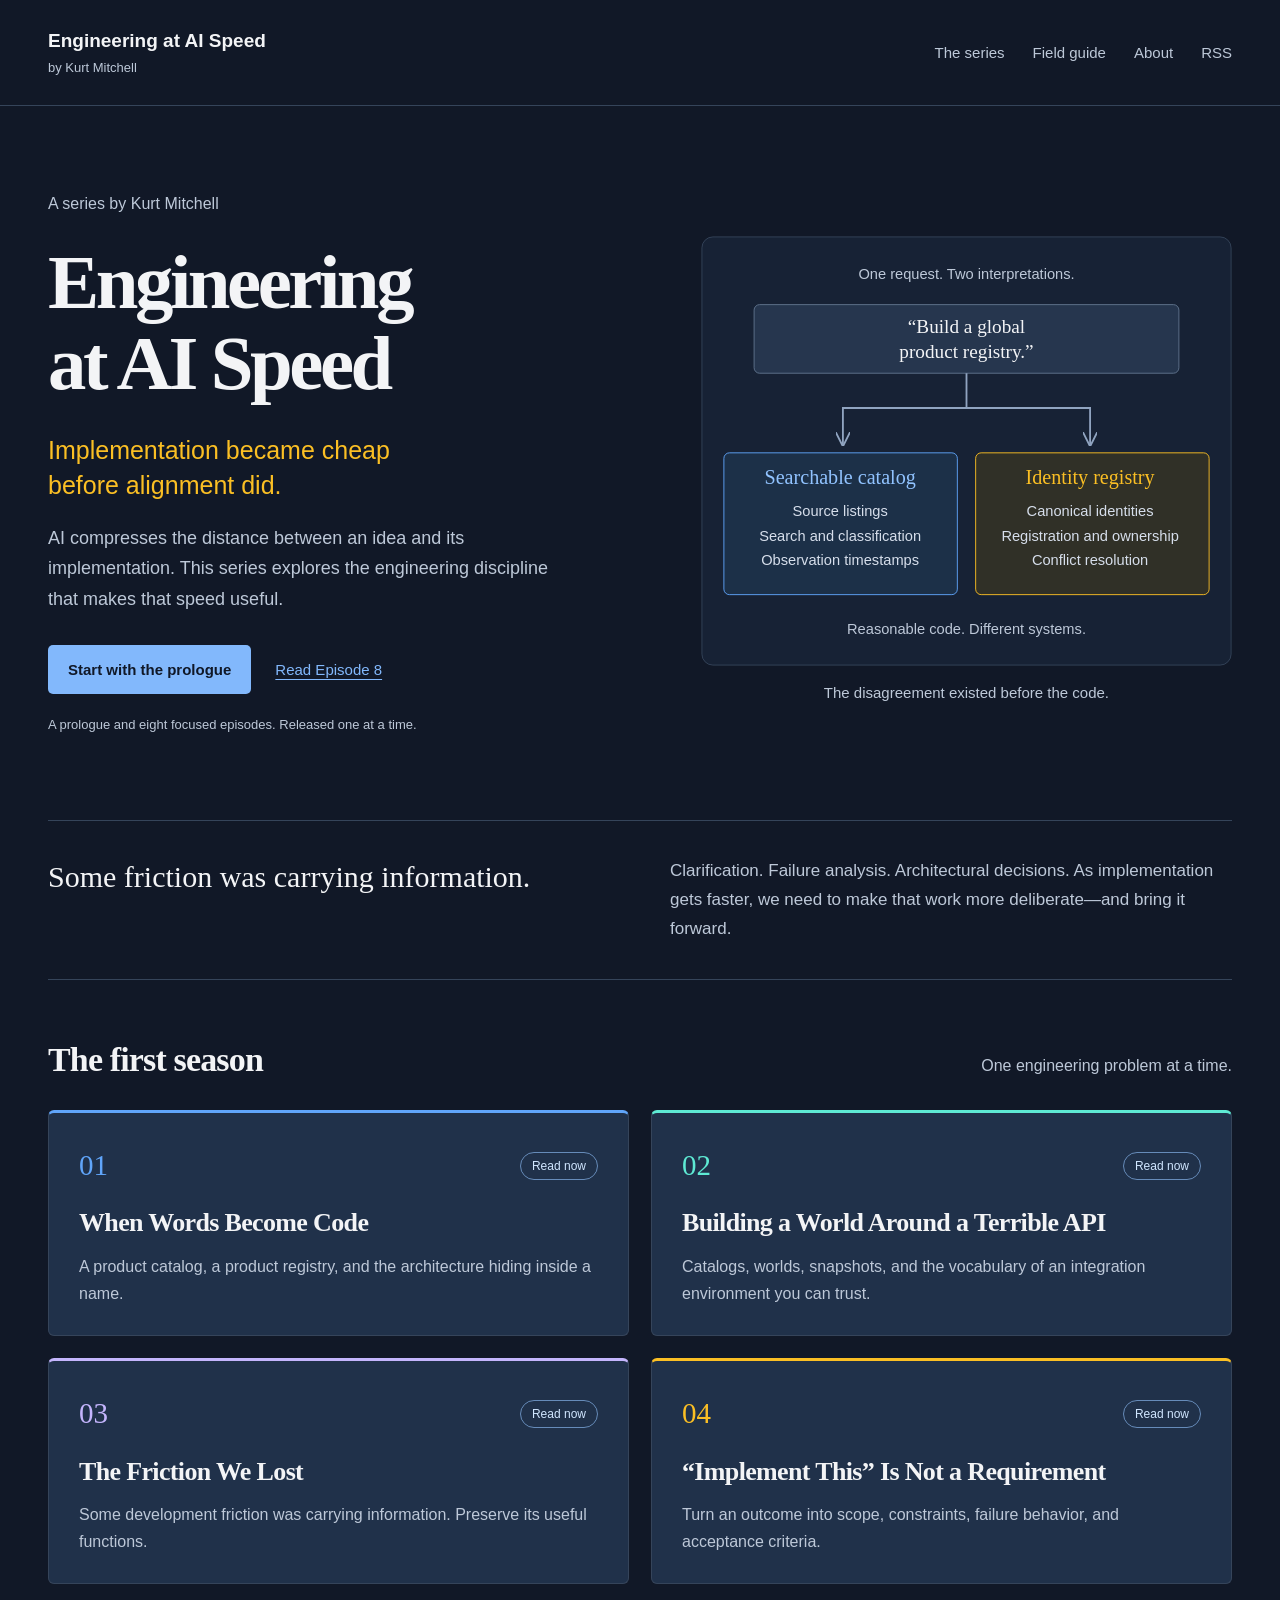
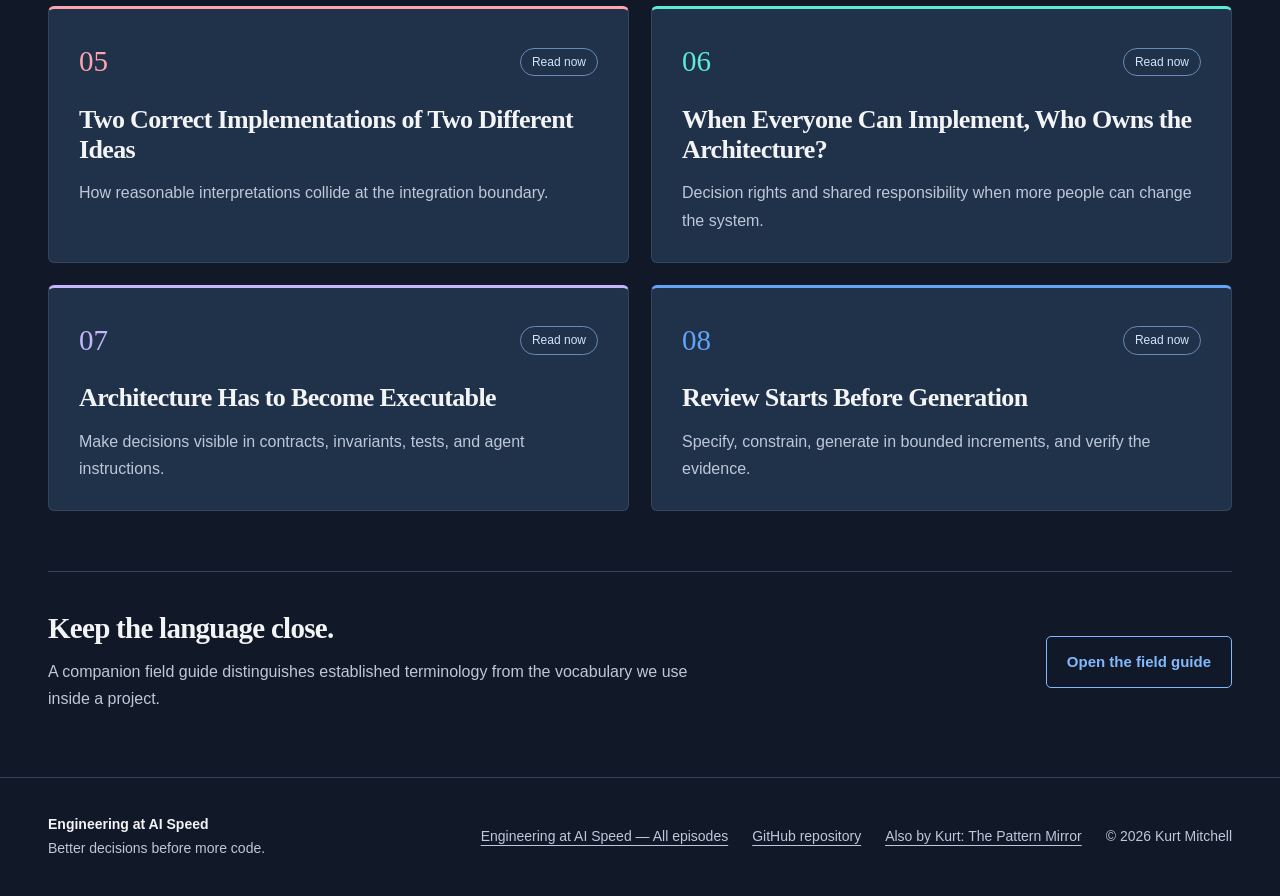
==== commit f86f9bb8: "Clarify current-series and Pattern Mirror footer links" ====
--- a/index.html
+++ b/index.html
@@ -14,5 +14,5 @@
 <section class="premise"><p>Some friction was carrying information.</p><div>Clarification. Failure analysis. Architectural decisions. As implementation gets faster, we need to make that work more deliberate—and bring it forward.</div></section>
 <section id="episodes" class="episodes"><div class="section-heading"><h2>The first season</h2><p>One engineering problem at a time.</p></div><div class="episode-grid"><article class="episode-card available" style="--card-accent:#60a5fa"><div class="card-top"><span class="episode-number">01</span><span class="status">Read now</span></div><h3><a href="ep1.html">When Words Become Code</a></h3><p>A product catalog, a product registry, and the architecture hiding inside a name.</p></article><article class="episode-card available" style="--card-accent:#5eead4"><div class="card-top"><span class="episode-number">02</span><span class="status">Read now</span></div><h3><a href="ep2.html">Building a World Around a Terrible API</a></h3><p>Catalogs, worlds, snapshots, and the vocabulary of an integration environment you can trust.</p></article><article class="episode-card available" style="--card-accent:#c4b5fd"><div class="card-top"><span class="episode-number">03</span><span class="status">Read now</span></div><h3><a href="ep3.html">The Friction We Lost</a></h3><p>Some development friction was carrying information. Preserve its useful functions.</p></article><article class="episode-card available" style="--card-accent:#fbbf24"><div class="card-top"><span class="episode-number">04</span><span class="status">Read now</span></div><h3><a href="ep4.html">“Implement This” Is Not a Requirement</a></h3><p>Turn an outcome into scope, constraints, failure behavior, and acceptance criteria.</p></article><article class="episode-card available" style="--card-accent:#fda4af"><div class="card-top"><span class="episode-number">05</span><span class="status">Read now</span></div><h3><a href="ep5.html">Two Correct Implementations of Two Different Ideas</a></h3><p>How reasonable interpretations collide at the integration boundary.</p></article><article class="episode-card available" style="--card-accent:#5eead4"><div class="card-top"><span class="episode-number">06</span><span class="status">Read now</span></div><h3><a href="ep6.html">When Everyone Can Implement, Who Owns the Architecture?</a></h3><p>Decision rights and shared responsibility when more people can change the system.</p></article><article class="episode-card available" style="--card-accent:#c4b5fd"><div class="card-top"><span class="episode-number">07</span><span class="status">Read now</span></div><h3><a href="ep7.html">Architecture Has to Become Executable</a></h3><p>Make decisions visible in contracts, invariants, tests, and agent instructions.</p></article><article class="episode-card available" style="--card-accent:#60a5fa"><div class="card-top"><span class="episode-number">08</span><span class="status">Read now</span></div><h3><a href="ep8.html">Review Starts Before Generation</a></h3><p>Specify, constrain, generate in bounded increments, and verify the evidence.</p></article></div></section>
 <section class="field-note"><div><h2>Keep the language close.</h2><p>A companion field guide distinguishes established terminology from the vocabulary we use inside a project.</p></div><a class="button secondary" href="reference.html">Open the field guide</a></section></main>
-<footer class="site-footer"><p><strong>Engineering at AI Speed</strong><br>Better decisions before more code.</p><div><a href="https://github.com/infinyte/Engineering-at-AI-Speed">GitHub repository</a><a href="https://infinyte.github.io/Pattern-Mirror/">The Pattern Mirror</a><span>© 2026 Kurt Mitchell</span></div></footer>
+<footer class="site-footer"><p><strong>Engineering at AI Speed</strong><br>Better decisions before more code.</p><div><a href="index.html#episodes">Engineering at AI Speed — All episodes</a><a href="https://github.com/infinyte/Engineering-at-AI-Speed">GitHub repository</a><a href="https://infinyte.github.io/Pattern-Mirror/">Also by Kurt: The Pattern Mirror</a><span>© 2026 Kurt Mitchell</span></div></footer>
 </body></html>
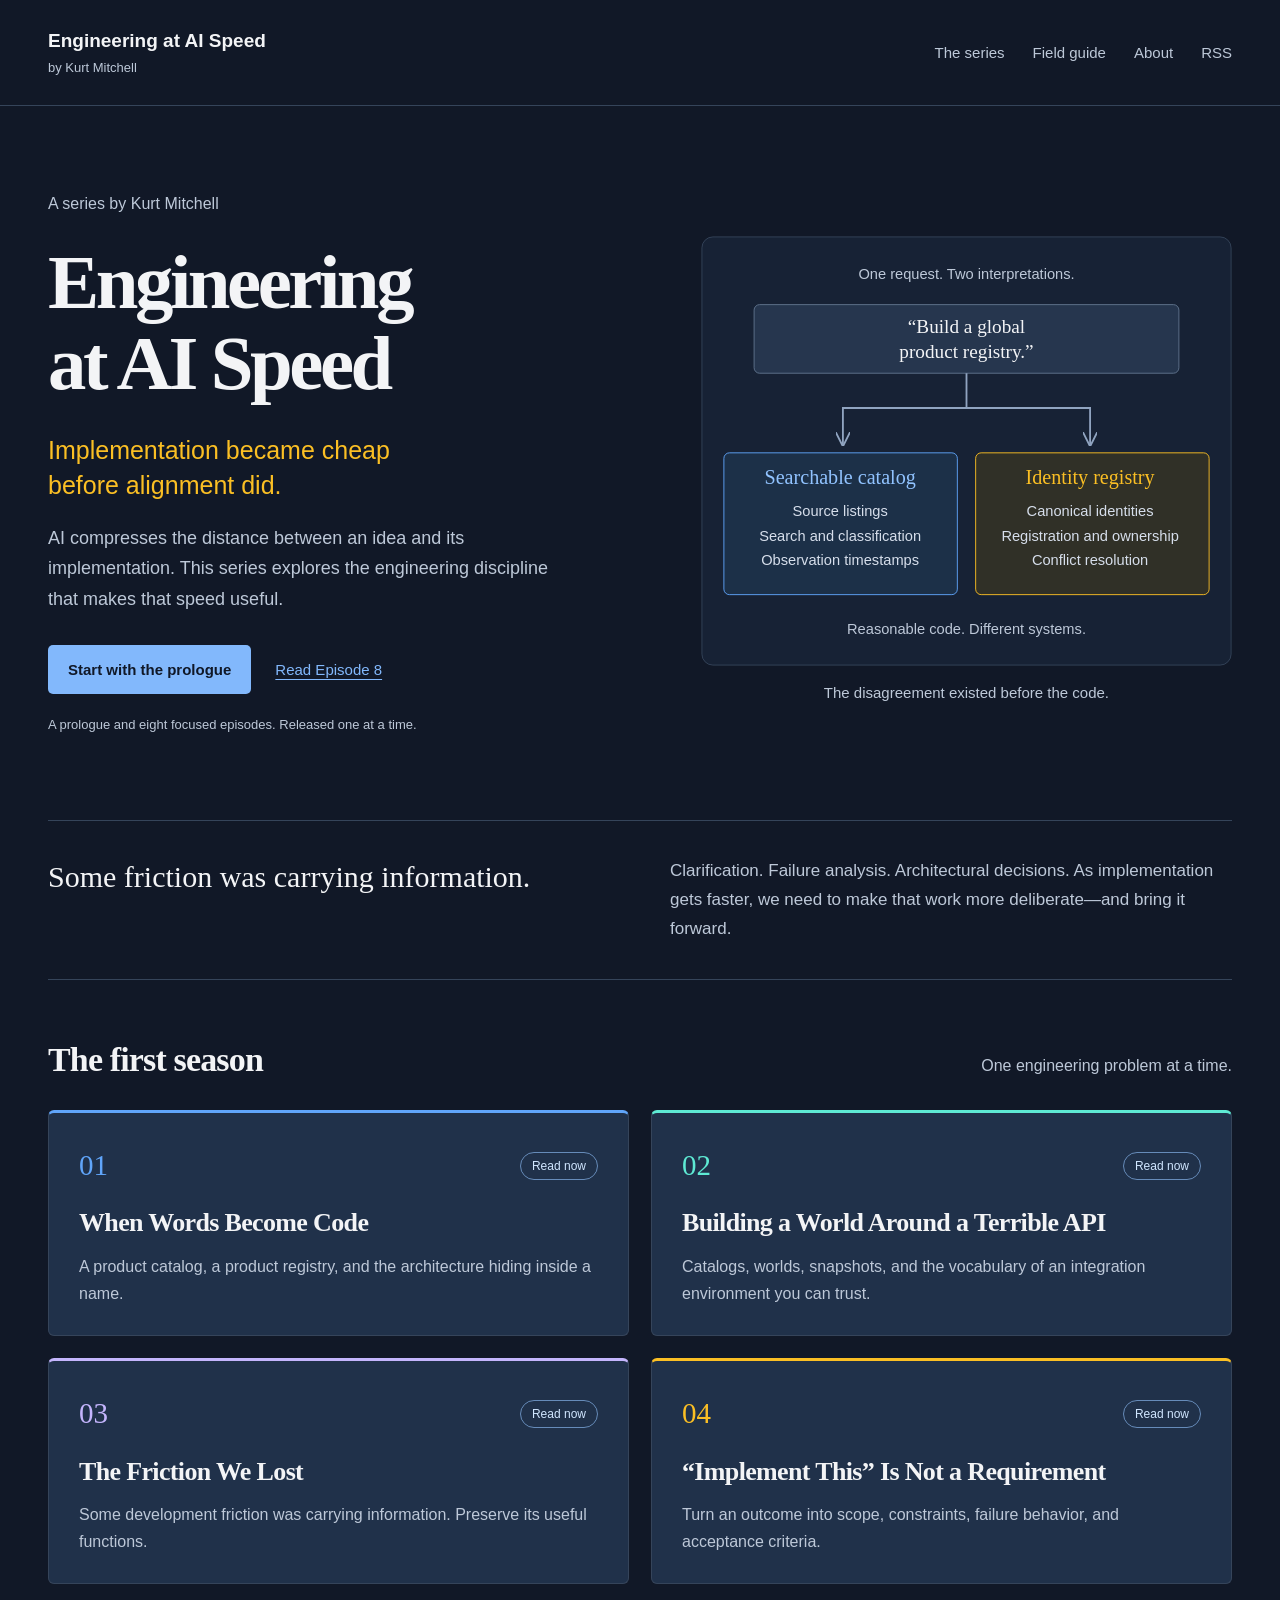
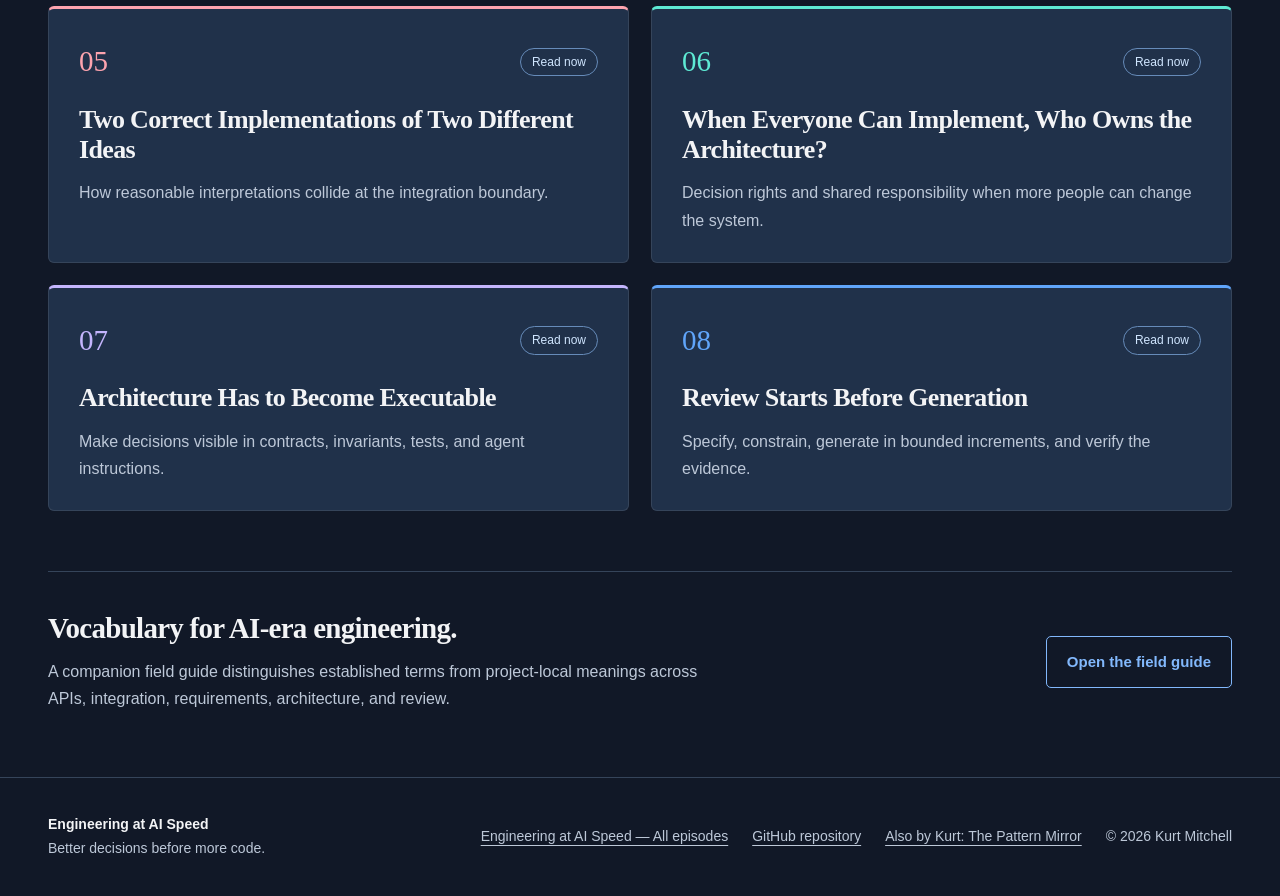
==== commit 1fa37220: "Rename AI-era engineering field guide" ====
--- a/index.html
+++ b/index.html
@@ -13,6 +13,6 @@
 <main id="main"><section class="hero"><div class="hero-copy"><p class="series-note">A series by Kurt Mitchell</p><h1>Engineering<br>at AI Speed</h1><p class="hero-thesis">Implementation became cheap<br>before alignment did.</p><p class="hero-description">AI compresses the distance between an idea and its implementation. This series explores the engineering discipline that makes that speed useful.</p><div class="hero-actions"><a class="button" href="ep0.html">Start with the prologue</a><a class="text-link" href="ep8.html">Read Episode 8</a></div><p class="release-note">A prologue and eight focused episodes. Released one at a time.</p></div><figure class="hero-figure"><img src="assets/interpretation.svg" alt="One ambiguous request branches into two internally reasonable implementations: a searchable catalog and an authoritative registry."><figcaption>The disagreement existed before the code.</figcaption></figure></section>
 <section class="premise"><p>Some friction was carrying information.</p><div>Clarification. Failure analysis. Architectural decisions. As implementation gets faster, we need to make that work more deliberate—and bring it forward.</div></section>
 <section id="episodes" class="episodes"><div class="section-heading"><h2>The first season</h2><p>One engineering problem at a time.</p></div><div class="episode-grid"><article class="episode-card available" style="--card-accent:#60a5fa"><div class="card-top"><span class="episode-number">01</span><span class="status">Read now</span></div><h3><a href="ep1.html">When Words Become Code</a></h3><p>A product catalog, a product registry, and the architecture hiding inside a name.</p></article><article class="episode-card available" style="--card-accent:#5eead4"><div class="card-top"><span class="episode-number">02</span><span class="status">Read now</span></div><h3><a href="ep2.html">Building a World Around a Terrible API</a></h3><p>Catalogs, worlds, snapshots, and the vocabulary of an integration environment you can trust.</p></article><article class="episode-card available" style="--card-accent:#c4b5fd"><div class="card-top"><span class="episode-number">03</span><span class="status">Read now</span></div><h3><a href="ep3.html">The Friction We Lost</a></h3><p>Some development friction was carrying information. Preserve its useful functions.</p></article><article class="episode-card available" style="--card-accent:#fbbf24"><div class="card-top"><span class="episode-number">04</span><span class="status">Read now</span></div><h3><a href="ep4.html">“Implement This” Is Not a Requirement</a></h3><p>Turn an outcome into scope, constraints, failure behavior, and acceptance criteria.</p></article><article class="episode-card available" style="--card-accent:#fda4af"><div class="card-top"><span class="episode-number">05</span><span class="status">Read now</span></div><h3><a href="ep5.html">Two Correct Implementations of Two Different Ideas</a></h3><p>How reasonable interpretations collide at the integration boundary.</p></article><article class="episode-card available" style="--card-accent:#5eead4"><div class="card-top"><span class="episode-number">06</span><span class="status">Read now</span></div><h3><a href="ep6.html">When Everyone Can Implement, Who Owns the Architecture?</a></h3><p>Decision rights and shared responsibility when more people can change the system.</p></article><article class="episode-card available" style="--card-accent:#c4b5fd"><div class="card-top"><span class="episode-number">07</span><span class="status">Read now</span></div><h3><a href="ep7.html">Architecture Has to Become Executable</a></h3><p>Make decisions visible in contracts, invariants, tests, and agent instructions.</p></article><article class="episode-card available" style="--card-accent:#60a5fa"><div class="card-top"><span class="episode-number">08</span><span class="status">Read now</span></div><h3><a href="ep8.html">Review Starts Before Generation</a></h3><p>Specify, constrain, generate in bounded increments, and verify the evidence.</p></article></div></section>
-<section class="field-note"><div><h2>Keep the language close.</h2><p>A companion field guide distinguishes established terminology from the vocabulary we use inside a project.</p></div><a class="button secondary" href="reference.html">Open the field guide</a></section></main>
+<section class="field-note"><div><h2>Vocabulary for AI-era engineering.</h2><p>A companion field guide distinguishes established terms from project-local meanings across APIs, integration, requirements, architecture, and review.</p></div><a class="button secondary" href="reference.html">Open the field guide</a></section></main>
 <footer class="site-footer"><p><strong>Engineering at AI Speed</strong><br>Better decisions before more code.</p><div><a href="index.html#episodes">Engineering at AI Speed — All episodes</a><a href="https://github.com/infinyte/Engineering-at-AI-Speed">GitHub repository</a><a href="https://infinyte.github.io/Pattern-Mirror/">Also by Kurt: The Pattern Mirror</a><span>© 2026 Kurt Mitchell</span></div></footer>
 </body></html>
